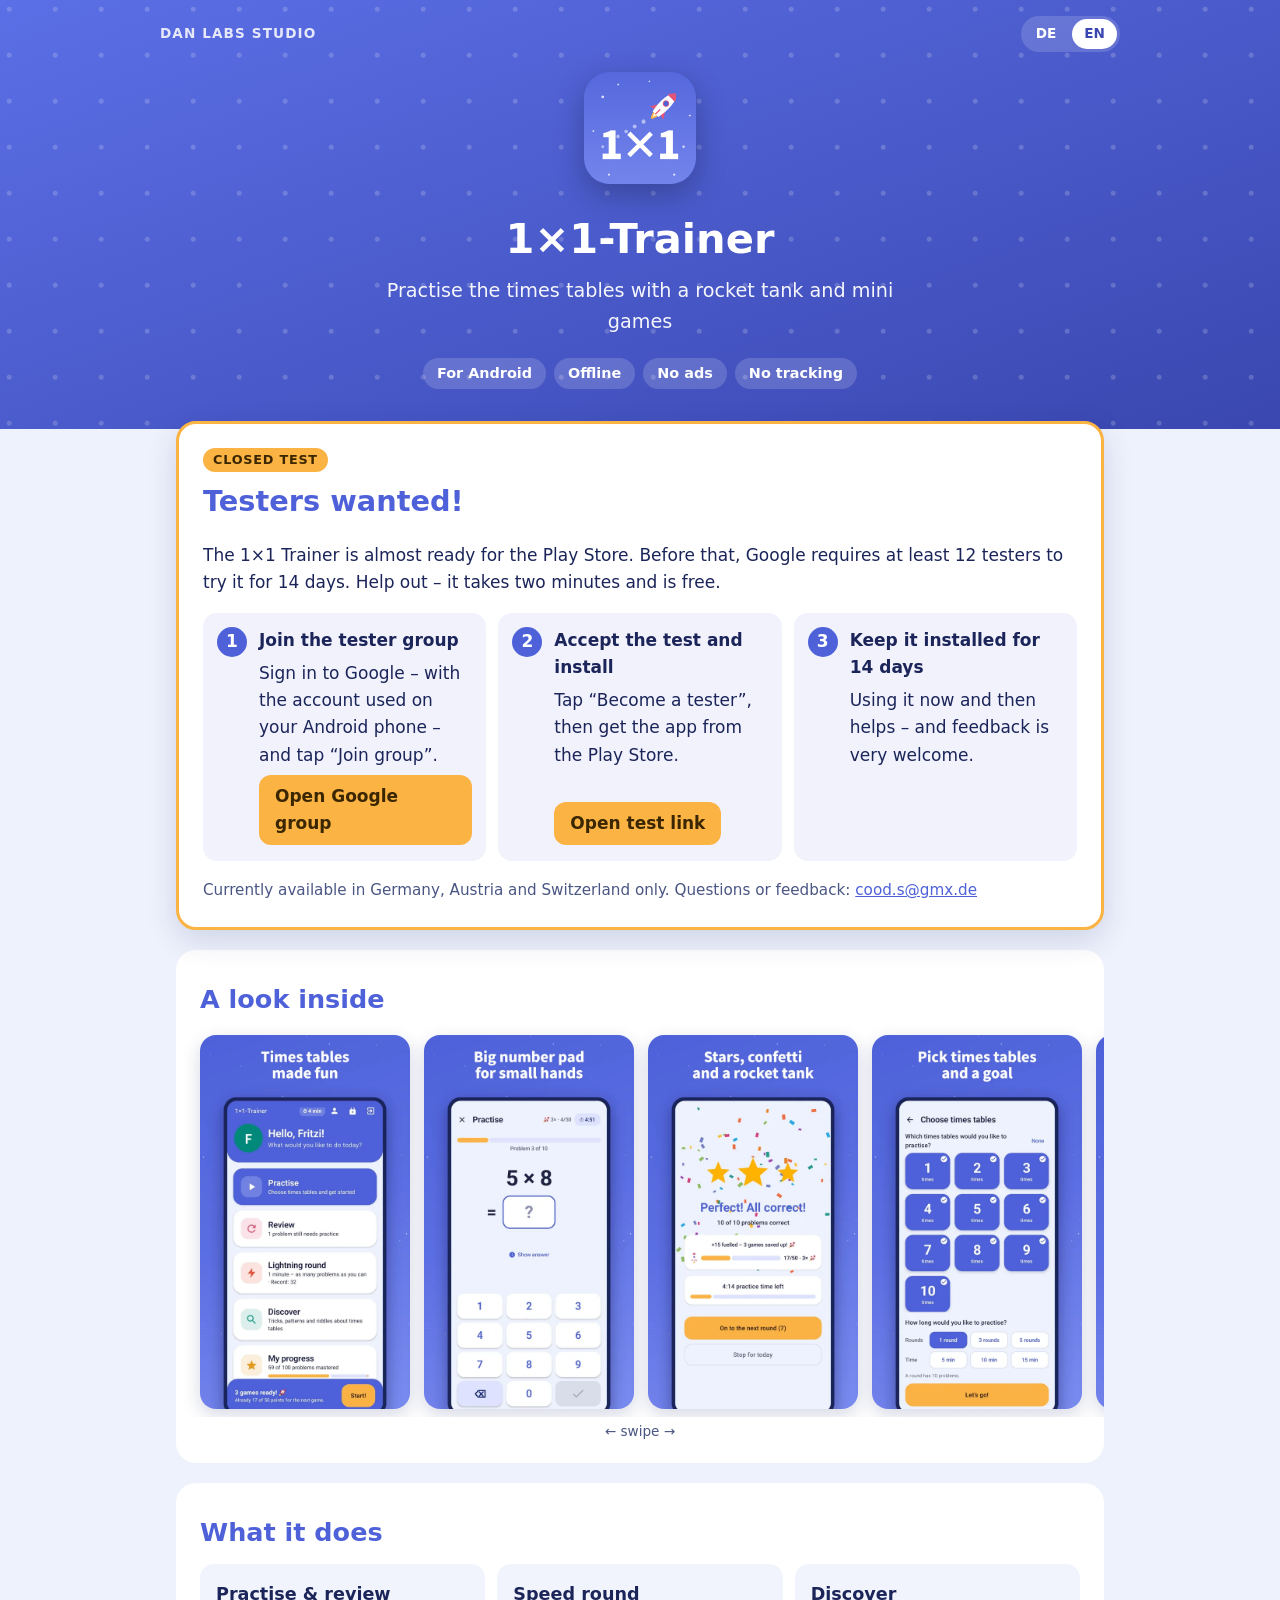
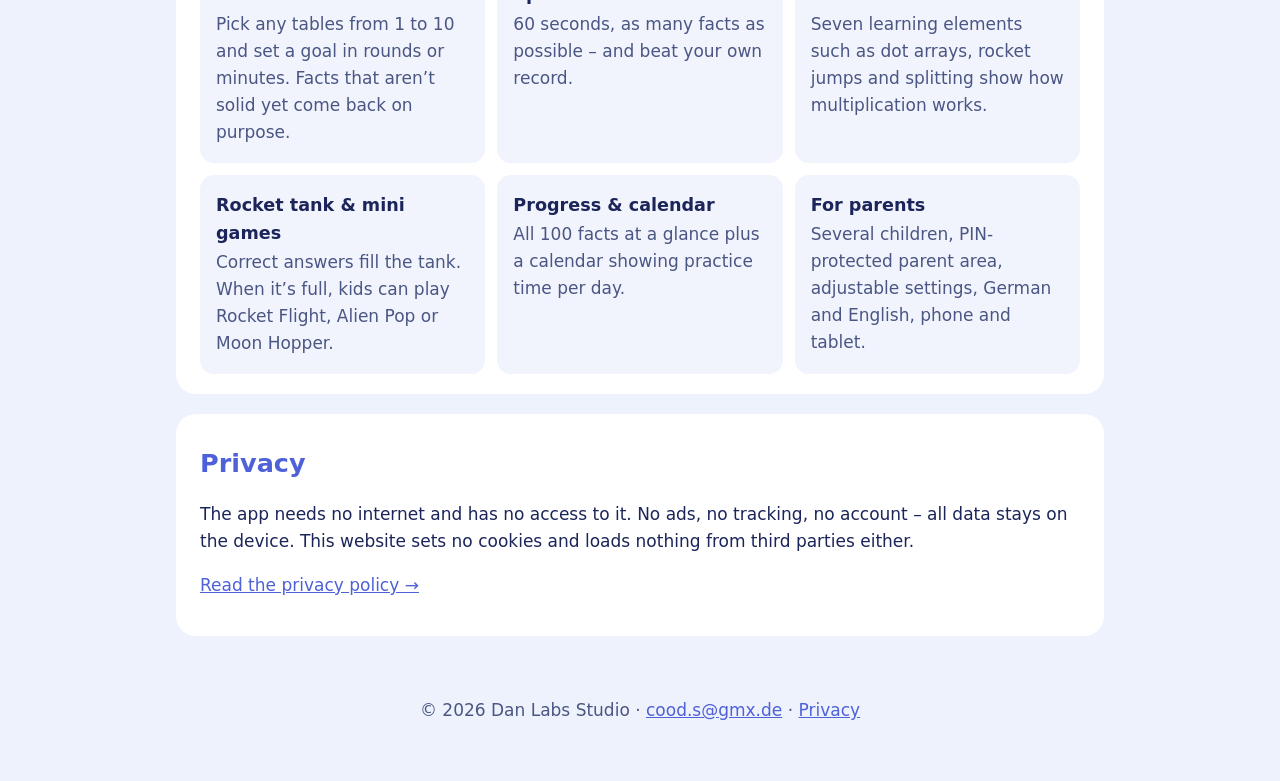
==== index.html @ 20fca26f "Startseite: Schritt 1 nennt Anmeldung und „Gruppe beitreten“ Co-Authored-By: Claude Opus 5.5 <norepl" ====
<!doctype html>
<html lang="de">
<head>
<meta charset="utf-8">
<meta name="viewport" content="width=device-width, initial-scale=1">
<title>1×1-Trainer – Einmaleins üben | Dan Labs Studio</title>
<meta name="description" content="1×1-Trainer: Grundschulkinder üben das kleine Einmaleins mit Raketentank und Minispielen – offline, ohne Werbung, ohne Tracking. Für Android. Tester gesucht!">
<meta property="og:title" content="1×1-Trainer – Einmaleins üben">
<meta property="og:description" content="Einmaleins üben mit Raketentank und Minispielen – offline und ohne Werbung. Für Android.">
<meta property="og:image" content="https://xxx8383.github.io/dan-labs-studio/bilder/app-symbol.png">
<link rel="icon" href="favicon.png" type="image/png">
<link rel="stylesheet" href="stil.css">
<link rel="stylesheet" href="start.css">
<script>
  // Sprache: gespeicherte Wahl, sonst Browsersprache. Ohne JavaScript bleibt alles auf Deutsch.
  (function () {
    var l = null;
    try { l = localStorage.getItem('sprache'); } catch (e) {}
    if (!l) l = (navigator.language || 'de').slice(0, 2) === 'de' ? 'de' : 'en';
    if (l === 'en') { document.documentElement.classList.add('en-aktiv'); document.documentElement.lang = 'en'; }
  })();
</script>
</head>
<body>

<header class="held">
  <div class="leiste">
    <span class="marke">Dan Labs Studio</span>
    <nav class="umschalter" aria-label="Sprache / Language">
      <button type="button" data-sprache="de">DE</button>
      <button type="button" data-sprache="en">EN</button>
    </nav>
  </div>

  <img class="symbol" src="bilder/app-symbol.png" width="112" height="112" alt="">
  <h1>1×1-Trainer</h1>
  <p class="unterzeile">
    <span class="de">Einmaleins üben mit Raketentank und Minispielen</span>
    <span class="en" lang="en">Practise the times tables with a rocket tank and mini games</span>
  </p>
  <ul class="plaketten">
    <li><span class="de">Für Android</span><span class="en" lang="en">For Android</span></li>
    <li><span class="de">Offline</span><span class="en" lang="en">Offline</span></li>
    <li><span class="de">Ohne Werbung</span><span class="en" lang="en">No ads</span></li>
    <li><span class="de">Ohne Tracking</span><span class="en" lang="en">No tracking</span></li>
  </ul>
</header>

<main>

  <section class="tester" id="tester">
    <p class="etikett"><span class="de">Geschlossener Test</span><span class="en" lang="en">Closed test</span></p>
    <h2><span class="de">Tester gesucht!</span><span class="en" lang="en">Testers wanted!</span></h2>
    <p class="de">Der 1×1-Trainer ist fast fertig für den Play Store. Vorher muss er bei Google 14 Tage lang von mindestens 12 Testern ausprobiert werden. Hilf mit – es dauert nur zwei Minuten und kostet nichts.</p>
    <p class="en" lang="en">The 1×1 Trainer is almost ready for the Play Store. Before that, Google requires at least 12 testers to try it for 14 days. Help out – it takes two minutes and is free.</p>
    <ol class="schritte">
      <li>
        <strong><span class="de">Der Testergruppe beitreten</span><span class="en" lang="en">Join the tester group</span></strong>
        <span class="de">Bei Google anmelden – mit dem Konto, das auf deinem Android-Handy genutzt wird – und auf „Gruppe beitreten“ tippen.</span>
        <span class="en" lang="en">Sign in to Google – with the account used on your Android phone – and tap “Join group”.</span>
        <a class="knopf" href="https://groups.google.com/g/1x1-trainer-tester" rel="noopener"><span class="de">Zur Google-Gruppe</span><span class="en" lang="en">Open Google group</span></a>
      </li>
      <li>
        <strong><span class="de">Test annehmen und installieren</span><span class="en" lang="en">Accept the test and install</span></strong>
        <span class="de">„Tester werden“ tippen, danach die App im Play Store laden.</span>
        <span class="en" lang="en">Tap “Become a tester”, then get the app from the Play Store.</span>
        <a class="knopf" href="https://play.google.com/apps/testing/de.dabe.einmaleinstrainer" rel="noopener"><span class="de">Zum Test-Link</span><span class="en" lang="en">Open test link</span></a>
      </li>
      <li>
        <strong><span class="de">14 Tage installiert lassen</span><span class="en" lang="en">Keep it installed for 14 days</span></strong>
        <span class="de">Ab und zu üben hilft – und Rückmeldungen freuen mich sehr.</span>
        <span class="en" lang="en">Using it now and then helps – and feedback is very welcome.</span>
      </li>
    </ol>
    <p class="hinweis">
      <span class="de">Zurzeit nur in Deutschland, Österreich und der Schweiz. Fragen oder Feedback: <a href="mailto:cood.s@gmx.de">cood.s@gmx.de</a></span>
      <span class="en" lang="en">Currently available in Germany, Austria and Switzerland only. Questions or feedback: <a href="mailto:cood.s@gmx.de">cood.s@gmx.de</a></span>
    </p>
  </section>

  <section class="bilder" aria-label="Screenshots">
    <h2><span class="de">So sieht die App aus</span><span class="en" lang="en">A look inside</span></h2>
    <div class="streifen de">
      <img src="bilder/de/01-start.webp" width="540" height="960" alt="Startbildschirm: Einmaleins üben mit Spaß">
      <img src="bilder/de/02-ueben.webp" width="540" height="960" loading="lazy" alt="Üben: großer Ziffernblock für Kinderhände">
      <img src="bilder/de/03-perfekt.webp" width="540" height="960" loading="lazy" alt="Ergebnis: Sterne, Konfetti und Raketentank">
      <img src="bilder/de/04-malfolgen.webp" width="540" height="960" loading="lazy" alt="Malfolgen und Übungsziel wählen">
      <img src="bilder/de/05-entdecken.webp" width="540" height="960" loading="lazy" alt="Entdecken: verstehen statt nur auswendig lernen">
      <img src="bilder/de/06-fortschritt.webp" width="540" height="960" loading="lazy" alt="Fortschritt: alle 100 Aufgaben im Blick">
      <img src="bilder/de/07-blitzrunde.webp" width="540" height="960" loading="lazy" alt="Blitzrunde: 60 Sekunden Tempo">
      <img src="bilder/de/08-kalender.webp" width="540" height="960" loading="lazy" alt="Übungskalender für jeden Tag">
    </div>
    <div class="streifen en" lang="en">
      <img src="bilder/en/01-start.webp" width="540" height="960" loading="lazy" alt="Home screen: practise the times tables">
      <img src="bilder/en/02-ueben.webp" width="540" height="960" loading="lazy" alt="Practice: large number pad for small hands">
      <img src="bilder/en/03-perfekt.webp" width="540" height="960" loading="lazy" alt="Result: stars, confetti and rocket tank">
      <img src="bilder/en/04-malfolgen.webp" width="540" height="960" loading="lazy" alt="Choose times tables and a practice goal">
      <img src="bilder/en/05-entdecken.webp" width="540" height="960" loading="lazy" alt="Discover: understand instead of memorising">
      <img src="bilder/en/06-fortschritt.webp" width="540" height="960" loading="lazy" alt="Progress: all 100 facts at a glance">
      <img src="bilder/en/07-blitzrunde.webp" width="540" height="960" loading="lazy" alt="Speed round: 60 seconds">
      <img src="bilder/en/08-kalender.webp" width="540" height="960" loading="lazy" alt="Practice calendar for every day">
    </div>
    <p class="wischen"><span class="de">← wischen →</span><span class="en" lang="en">← swipe →</span></p>
  </section>

  <section>
    <h2><span class="de">Was die App kann</span><span class="en" lang="en">What it does</span></h2>
    <div class="raster">
      <div class="merkmal">
        <h3><span class="de">Üben &amp; Wiederholen</span><span class="en" lang="en">Practise &amp; review</span></h3>
        <p class="de">Malfolgen 1–10 frei wählen, Übungsziel nach Runden oder Minuten. Was noch nicht sitzt, kommt gezielt wieder.</p>
        <p class="en" lang="en">Pick any tables from 1 to 10 and set a goal in rounds or minutes. Facts that aren’t solid yet come back on purpose.</p>
      </div>
      <div class="merkmal">
        <h3><span class="de">Blitzrunde</span><span class="en" lang="en">Speed round</span></h3>
        <p class="de">60 Sekunden, so viele Aufgaben wie möglich – und den eigenen Rekord knacken.</p>
        <p class="en" lang="en">60 seconds, as many facts as possible – and beat your own record.</p>
      </div>
      <div class="merkmal">
        <h3><span class="de">Entdecken</span><span class="en" lang="en">Discover</span></h3>
        <p class="de">Sieben Lernelemente wie Würfelfeld, Raketensprünge und Zerlegen zeigen, wie das Einmaleins funktioniert.</p>
        <p class="en" lang="en">Seven learning elements such as dot arrays, rocket jumps and splitting show how multiplication works.</p>
      </div>
      <div class="merkmal">
        <h3><span class="de">Raketentank &amp; Minispiele</span><span class="en" lang="en">Rocket tank &amp; mini games</span></h3>
        <p class="de">Richtige Antworten füllen den Tank. Ist er voll, gibt es Raketenflug, Alien-Ploppen oder Mondhüpfer.</p>
        <p class="en" lang="en">Correct answers fill the tank. When it’s full, kids can play Rocket Flight, Alien Pop or Moon Hopper.</p>
      </div>
      <div class="merkmal">
        <h3><span class="de">Fortschritt &amp; Kalender</span><span class="en" lang="en">Progress &amp; calendar</span></h3>
        <p class="de">Alle 100 Aufgaben auf einen Blick und ein Übungskalender mit der Übungszeit pro Tag.</p>
        <p class="en" lang="en">All 100 facts at a glance plus a calendar showing practice time per day.</p>
      </div>
      <div class="merkmal">
        <h3><span class="de">Für Eltern</span><span class="en" lang="en">For parents</span></h3>
        <p class="de">Mehrere Kinder, Elternbereich mit PIN, einstellbare Strenge, Deutsch und Englisch, Handy und Tablet.</p>
        <p class="en" lang="en">Several children, PIN-protected parent area, adjustable settings, German and English, phone and tablet.</p>
      </div>
    </div>
  </section>

  <section class="schutz">
    <h2><span class="de">Datenschutz</span><span class="en" lang="en">Privacy</span></h2>
    <p class="de">Die App braucht kein Internet und hat keinen Zugriff darauf. Keine Werbung, kein Tracking, kein Konto – alle Daten bleiben auf dem Gerät. Auch diese Website setzt keine Cookies und lädt nichts von Dritten.</p>
    <p class="en" lang="en">The app needs no internet and has no access to it. No ads, no tracking, no account – all data stays on the device. This website sets no cookies and loads nothing from third parties either.</p>
    <p><a href="einmaleins/"><span class="de">Datenschutzerklärung lesen →</span><span class="en" lang="en">Read the privacy policy →</span></a></p>
  </section>

</main>

<footer>
  <p>© 2026 Dan Labs Studio · <a href="mailto:cood.s@gmx.de">cood.s@gmx.de</a> · <a href="einmaleins/"><span class="de">Datenschutz</span><span class="en" lang="en">Privacy</span></a></p>
</footer>

<script>
  (function () {
    var html = document.documentElement;
    function setze(l) {
      html.classList.toggle('en-aktiv', l === 'en');
      html.lang = l;
      try { localStorage.setItem('sprache', l); } catch (e) {}
      markiere();
    }
    function markiere() {
      var aktiv = html.classList.contains('en-aktiv') ? 'en' : 'de';
      document.querySelectorAll('[data-sprache]').forEach(function (b) {
        b.setAttribute('aria-pressed', b.dataset.sprache === aktiv ? 'true' : 'false');
      });
    }
    document.querySelectorAll('[data-sprache]').forEach(function (b) {
      b.addEventListener('click', function () { setze(b.dataset.sprache); });
    });
    markiere();
  })();
</script>
</body>
</html>
---- stil.css ----
:root {
  --hintergrund: #EEF2FC;
  --karte: #FFFFFF;
  --text: #1B2559;
  --leise: #4A5683;
  --primaer: #4E61D9;
  --akzent: #FBB344;
  color-scheme: light dark;
}
@media (prefers-color-scheme: dark) {
  :root {
    --hintergrund: #10142B;
    --karte: #1B2140;
    --text: #E6E9FA;
    --leise: #A9B1D6;
    --primaer: #A8B4FF;
  }
}
* { box-sizing: border-box; }
body {
  margin: 0;
  background: var(--hintergrund);
  color: var(--text);
  font: 17px/1.6 system-ui, -apple-system, "Segoe UI", Roboto, sans-serif;
}
header {
  background: linear-gradient(135deg, #4E61D9, #3A47B0);
  color: #fff;
  padding: 40px 16px 32px;
  text-align: center;
}
header h1 { margin: 4px 0 8px; font-size: 2.2rem; }
.marke { margin: 0; opacity: .85; letter-spacing: .08em; text-transform: uppercase; font-size: .85rem; }
.sprachen a { color: #fff; font-weight: 600; }
main { max-width: 760px; margin: 0 auto; padding: 16px; }
section {
  background: var(--karte);
  border-radius: 20px;
  padding: 8px 24px 20px;
  margin: 20px 0;
}
h2 { color: var(--primaer); margin-bottom: 0; }
h3 { margin: 28px 0 4px; font-size: 1.1rem; }
.stand { color: var(--leise); margin-top: 4px; }
.kurz {
  border-left: 5px solid var(--akzent);
  background: color-mix(in srgb, var(--akzent) 14%, transparent);
  padding: 12px 16px;
  border-radius: 10px;
}
a { color: var(--primaer); }
ul { padding-left: 1.3em; }
footer { text-align: center; padding: 8px 16px 40px; color: var(--leise); }
.app { display: block; text-decoration: none; color: inherit; }
.app strong { color: var(--primaer); font-size: 1.2rem; }
@media (max-width: 480px) {
  section { padding: 4px 16px 16px; }
  header h1 { font-size: 1.8rem; }
}
---- start.css ----
/* Startseite – ergänzt stil.css (die Datenschutzseite nutzt nur stil.css). */

/* Sprachumschaltung */
html:not(.en-aktiv) .en { display: none !important; }
html.en-aktiv .de { display: none !important; }

/* Kopfbereich */
.held {
  padding: 16px 16px 40px;
  background:
    radial-gradient(circle at 20% 20%, rgba(255,255,255,.18) 0 2px, transparent 3px) 0 0 / 46px 46px,
    linear-gradient(160deg, #5B6FE6, #3A47B0);
}
.leiste {
  max-width: 960px; margin: 0 auto 20px;
  display: flex; justify-content: space-between; align-items: center;
}
.leiste .marke { font-weight: 600; }
.umschalter { display: flex; gap: 4px; background: rgba(255,255,255,.15); border-radius: 999px; padding: 3px; }
.umschalter button {
  border: 0; background: transparent; color: #fff; font: inherit; font-size: .85rem; font-weight: 700;
  padding: 4px 12px; border-radius: 999px; cursor: pointer;
}
.umschalter button[aria-pressed="true"] { background: #fff; color: #3A47B0; }
.symbol {
  width: 112px; height: 112px; border-radius: 26px;
  box-shadow: 0 10px 30px rgba(0,0,0,.25);
}
.held h1 { font-size: 2.6rem; margin: 14px 0 4px; }
.unterzeile { font-size: 1.2rem; margin: 0 auto; max-width: 30em; opacity: .95; }
.plaketten { list-style: none; padding: 0; margin: 20px 0 0; display: flex; flex-wrap: wrap; justify-content: center; gap: 8px; }
.plaketten li { background: rgba(255,255,255,.16); border-radius: 999px; padding: 4px 14px; font-size: .9rem; font-weight: 600; }

main { max-width: 960px; }

/* Tester gesucht */
.tester {
  margin-top: -24px; position: relative;
  border: 3px solid var(--akzent);
  box-shadow: 0 10px 30px rgba(30,40,110,.15);
}
.etikett {
  display: inline-block; margin: 16px 0 0;
  background: var(--akzent); color: #3a2600; font-weight: 700; font-size: .8rem;
  letter-spacing: .06em; text-transform: uppercase; padding: 2px 10px; border-radius: 999px;
}
.tester h2 { font-size: 1.8rem; margin-top: 6px; }
.schritte { list-style: none; counter-reset: s; padding: 0; display: grid; gap: 12px; grid-template-columns: repeat(auto-fit, minmax(240px, 1fr)); }
.schritte li {
  counter-increment: s; position: relative;
  background: color-mix(in srgb, var(--primaer) 8%, transparent);
  border-radius: 14px; padding: 14px 14px 16px 56px;
  display: flex; flex-direction: column; gap: 6px; align-items: flex-start;
}
.schritte li::before {
  content: counter(s); position: absolute; left: 14px; top: 14px;
  width: 30px; height: 30px; border-radius: 50%;
  background: var(--primaer); color: var(--karte); font-weight: 700;
  display: grid; place-items: center;
}
.knopf {
  margin-top: auto; display: inline-block;
  background: var(--akzent); color: #3a2600; font-weight: 700; text-decoration: none;
  padding: 8px 16px; border-radius: 12px;
}
.knopf:hover { filter: brightness(1.05); }
.hinweis { color: var(--leise); font-size: .95rem; margin-bottom: 4px; }

/* Screenshots */
.bilder { padding-right: 0; padding-left: 0; overflow: hidden; }
.bilder h2 { padding: 0 24px; }
.streifen {
  display: flex; gap: 14px; overflow-x: auto; scroll-snap-type: x mandatory;
  padding: 16px 24px 8px; scrollbar-width: thin;
}
.streifen img {
  flex: 0 0 auto; width: 210px; height: auto; border-radius: 16px;
  scroll-snap-align: center; box-shadow: 0 6px 18px rgba(30,40,110,.18);
}
.wischen { text-align: center; color: var(--leise); font-size: .85rem; margin: 4px 0 0; }

/* Funktionen */
.raster { display: grid; gap: 12px; grid-template-columns: repeat(auto-fit, minmax(250px, 1fr)); margin-top: 12px; }
.merkmal { background: color-mix(in srgb, var(--primaer) 7%, transparent); border-radius: 14px; padding: 4px 16px 8px; }
.merkmal h3 { margin: 12px 0 2px; }
.merkmal p { margin: 0 0 8px; color: var(--leise); }

footer .klein { font-size: .8rem; }

@media (max-width: 480px) {
  .held h1 { font-size: 2.1rem; }
  .streifen { padding: 12px 16px 8px; }
  .streifen img { width: 62vw; }
  .bilder h2 { padding: 0 16px; }
  .schritte li { padding-left: 52px; }
}
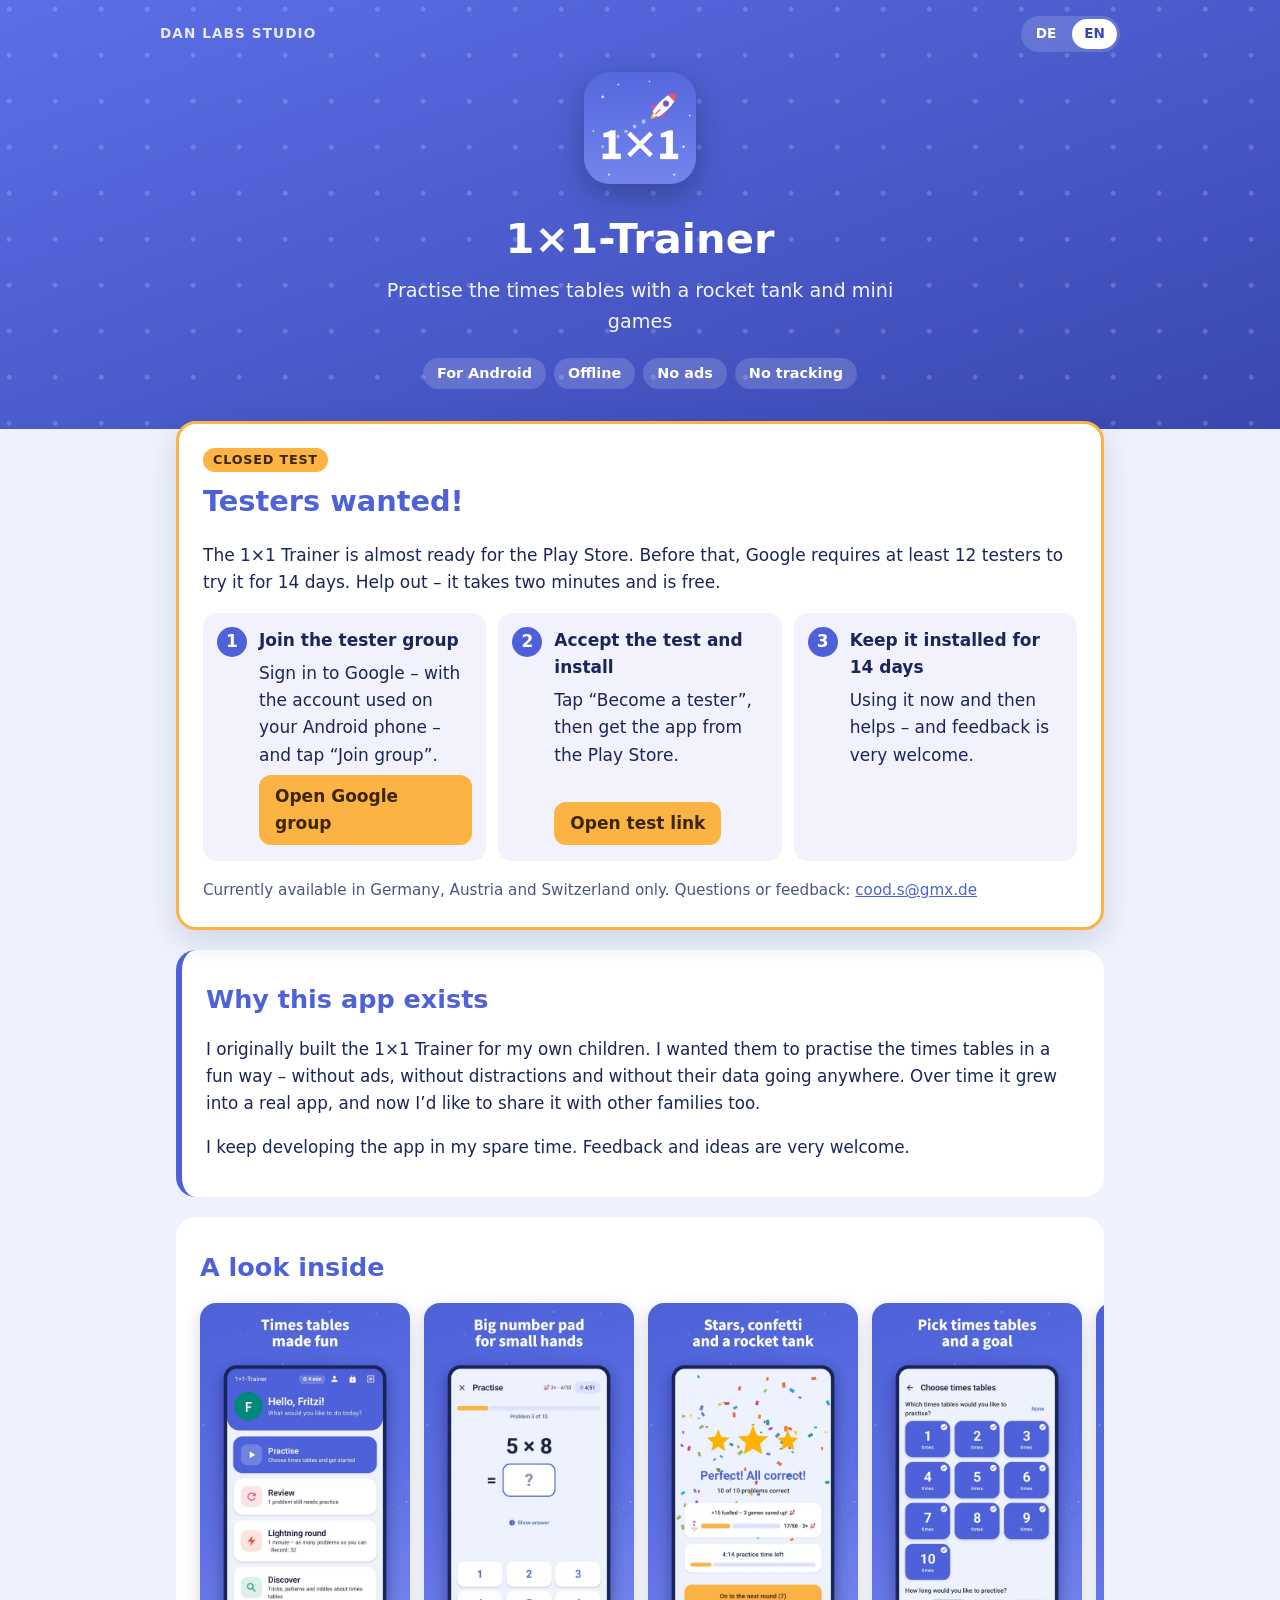
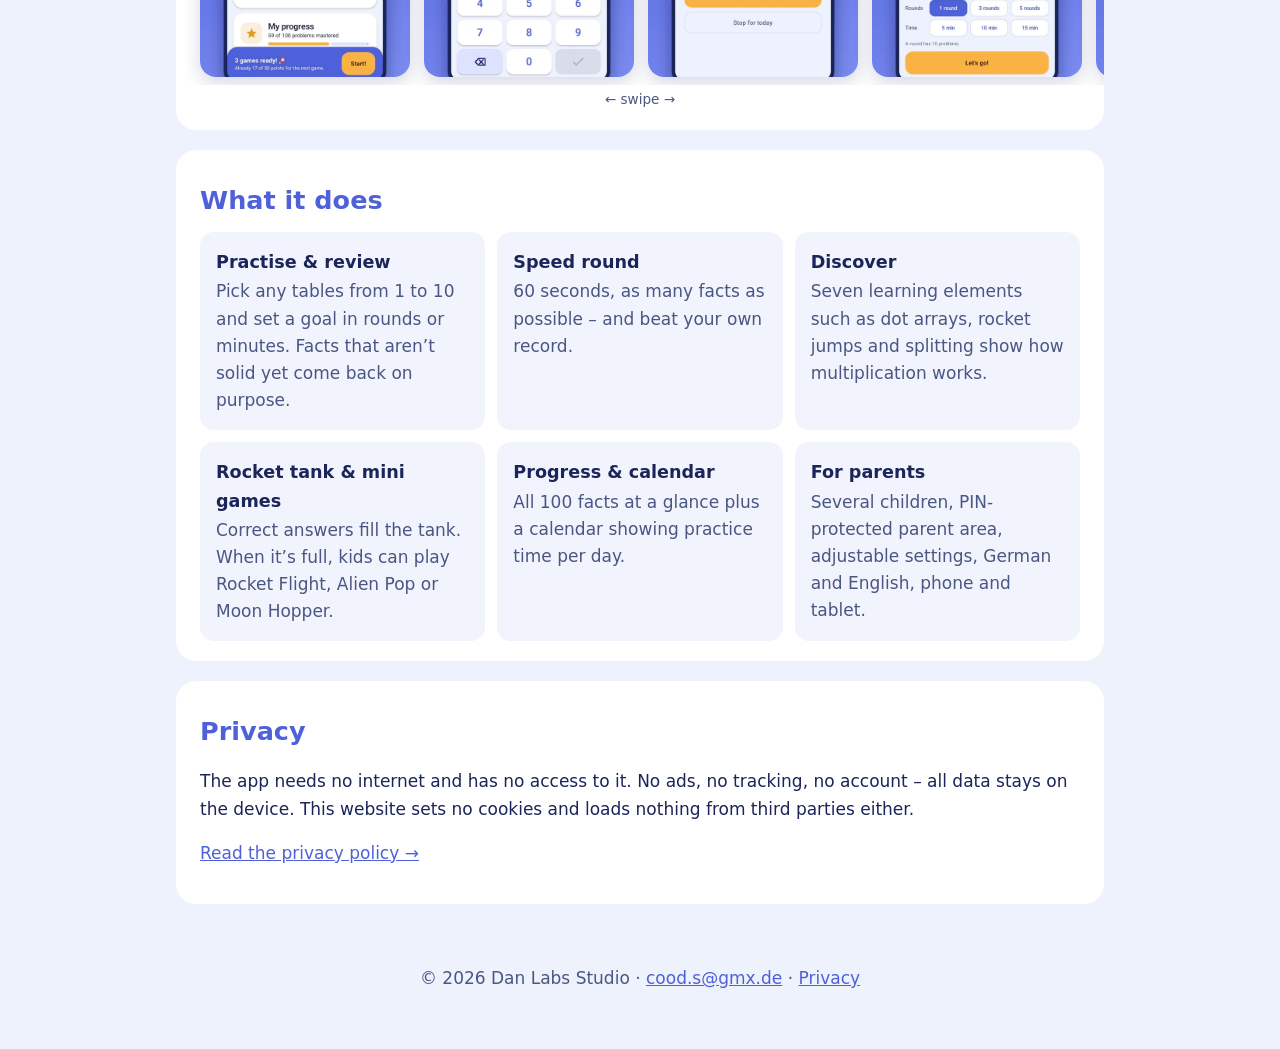
==== commit 7df9f8c1: "Startseite: persönlicher Abschnitt „Warum es diese App gibt“ Co-Authored-By: Claude Opus 5.5 <norepl" ====
--- a/index.html
+++ b/index.html
@@ -76,6 +76,14 @@
       <span class="de">Zurzeit nur in Deutschland, Österreich und der Schweiz. Fragen oder Feedback: <a href="mailto:cood.s@gmx.de">cood.s@gmx.de</a></span>
       <span class="en" lang="en">Currently available in Germany, Austria and Switzerland only. Questions or feedback: <a href="mailto:cood.s@gmx.de">cood.s@gmx.de</a></span>
     </p>
+  </section>
+
+  <section class="persoenlich">
+    <h2><span class="de">Warum es diese App gibt</span><span class="en" lang="en">Why this app exists</span></h2>
+    <p class="de">Ich habe den 1×1-Trainer ursprünglich für meine eigenen Kinder entwickelt. Sie sollten das Einmaleins mit Spaß üben können – ohne Werbung, ohne Ablenkung und ohne dass Daten irgendwohin wandern. Mit der Zeit ist daraus eine richtige App geworden, und jetzt möchte ich sie auch anderen Familien zur Verfügung stellen.</p>
+    <p class="en" lang="en">I originally built the 1×1 Trainer for my own children. I wanted them to practise the times tables in a fun way – without ads, without distractions and without their data going anywhere. Over time it grew into a real app, and now I’d like to share it with other families too.</p>
+    <p class="de">Ich entwickle die App in meiner Freizeit weiter. Über Rückmeldungen und Ideen freue ich mich sehr.</p>
+    <p class="en" lang="en">I keep developing the app in my spare time. Feedback and ideas are very welcome.</p>
   </section>
 
   <section class="bilder" aria-label="Screenshots">
--- a/start.css
+++ b/start.css
@@ -66,6 +66,9 @@
 .knopf:hover { filter: brightness(1.05); }
 .hinweis { color: var(--leise); font-size: .95rem; margin-bottom: 4px; }
 
+.persoenlich { border-left: 6px solid var(--primaer); }
+.persoenlich p { font-size: 1.05rem; }
+
 /* Screenshots */
 .bilder { padding-right: 0; padding-left: 0; overflow: hidden; }
 .bilder h2 { padding: 0 24px; }
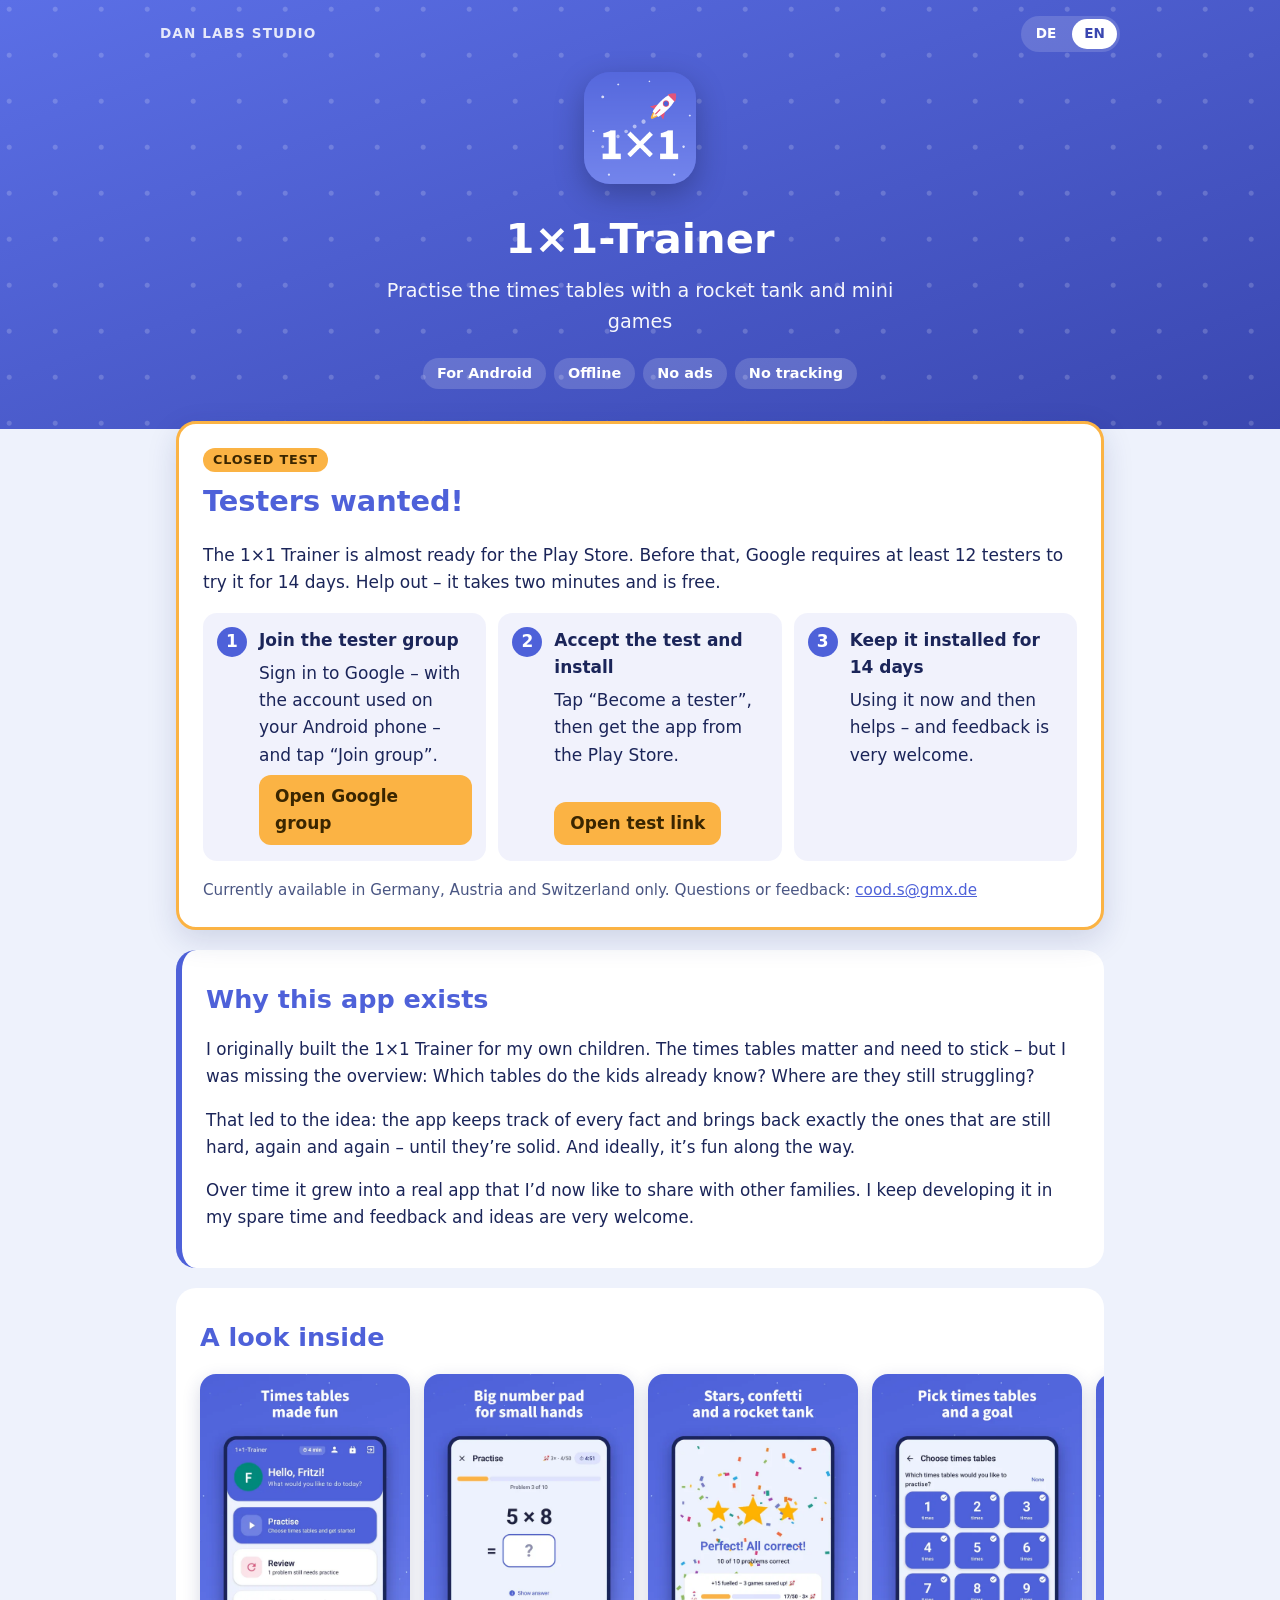
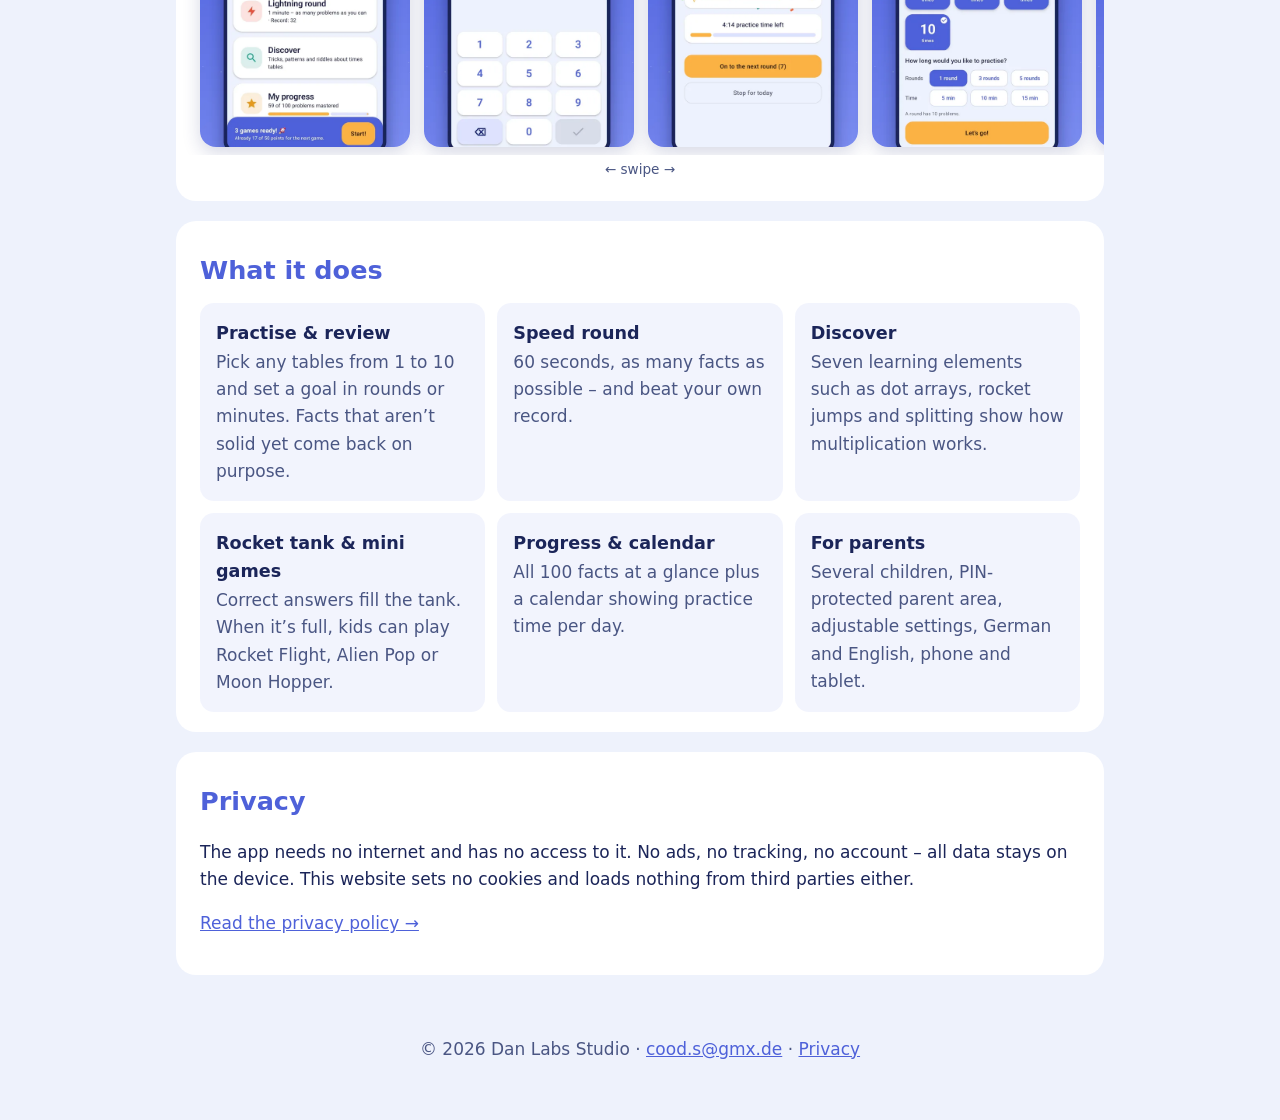
==== commit b7bc2202: "Startseite: Motivation im persönlichen Abschnitt ergänzt Co-Authored-By: Claude Opus 5.5 <noreply@an" ====
--- a/index.html
+++ b/index.html
@@ -80,10 +80,12 @@
 
   <section class="persoenlich">
     <h2><span class="de">Warum es diese App gibt</span><span class="en" lang="en">Why this app exists</span></h2>
-    <p class="de">Ich habe den 1×1-Trainer ursprünglich für meine eigenen Kinder entwickelt. Sie sollten das Einmaleins mit Spaß üben können – ohne Werbung, ohne Ablenkung und ohne dass Daten irgendwohin wandern. Mit der Zeit ist daraus eine richtige App geworden, und jetzt möchte ich sie auch anderen Familien zur Verfügung stellen.</p>
-    <p class="en" lang="en">I originally built the 1×1 Trainer for my own children. I wanted them to practise the times tables in a fun way – without ads, without distractions and without their data going anywhere. Over time it grew into a real app, and now I’d like to share it with other families too.</p>
-    <p class="de">Ich entwickle die App in meiner Freizeit weiter. Über Rückmeldungen und Ideen freue ich mich sehr.</p>
-    <p class="en" lang="en">I keep developing the app in my spare time. Feedback and ideas are very welcome.</p>
+    <p class="de">Ich habe den 1×1-Trainer ursprünglich für meine eigenen Kinder entwickelt. Das Einmaleins ist wichtig und muss richtig sitzen – aber mir fehlte der Überblick: Welche Malfolgen können die Kinder schon? Wo haben sie noch Schwierigkeiten?</p>
+    <p class="en" lang="en">I originally built the 1×1 Trainer for my own children. The times tables matter and need to stick – but I was missing the overview: Which tables do the kids already know? Where are they still struggling?</p>
+    <p class="de">Daraus entstand die Idee: Die App merkt sich jede Aufgabe und legt genau die, die noch schwerfallen, immer wieder vor – so lange, bis sie sicher sitzen. Und das im besten Fall mit Spaß.</p>
+    <p class="en" lang="en">That led to the idea: the app keeps track of every fact and brings back exactly the ones that are still hard, again and again – until they’re solid. And ideally, it’s fun along the way.</p>
+    <p class="de">Mit der Zeit ist daraus eine richtige App geworden, die ich jetzt auch anderen Familien zur Verfügung stellen möchte. Ich entwickle sie in meiner Freizeit weiter und freue mich sehr über Rückmeldungen und Ideen.</p>
+    <p class="en" lang="en">Over time it grew into a real app that I’d now like to share with other families. I keep developing it in my spare time and feedback and ideas are very welcome.</p>
   </section>
 
   <section class="bilder" aria-label="Screenshots">
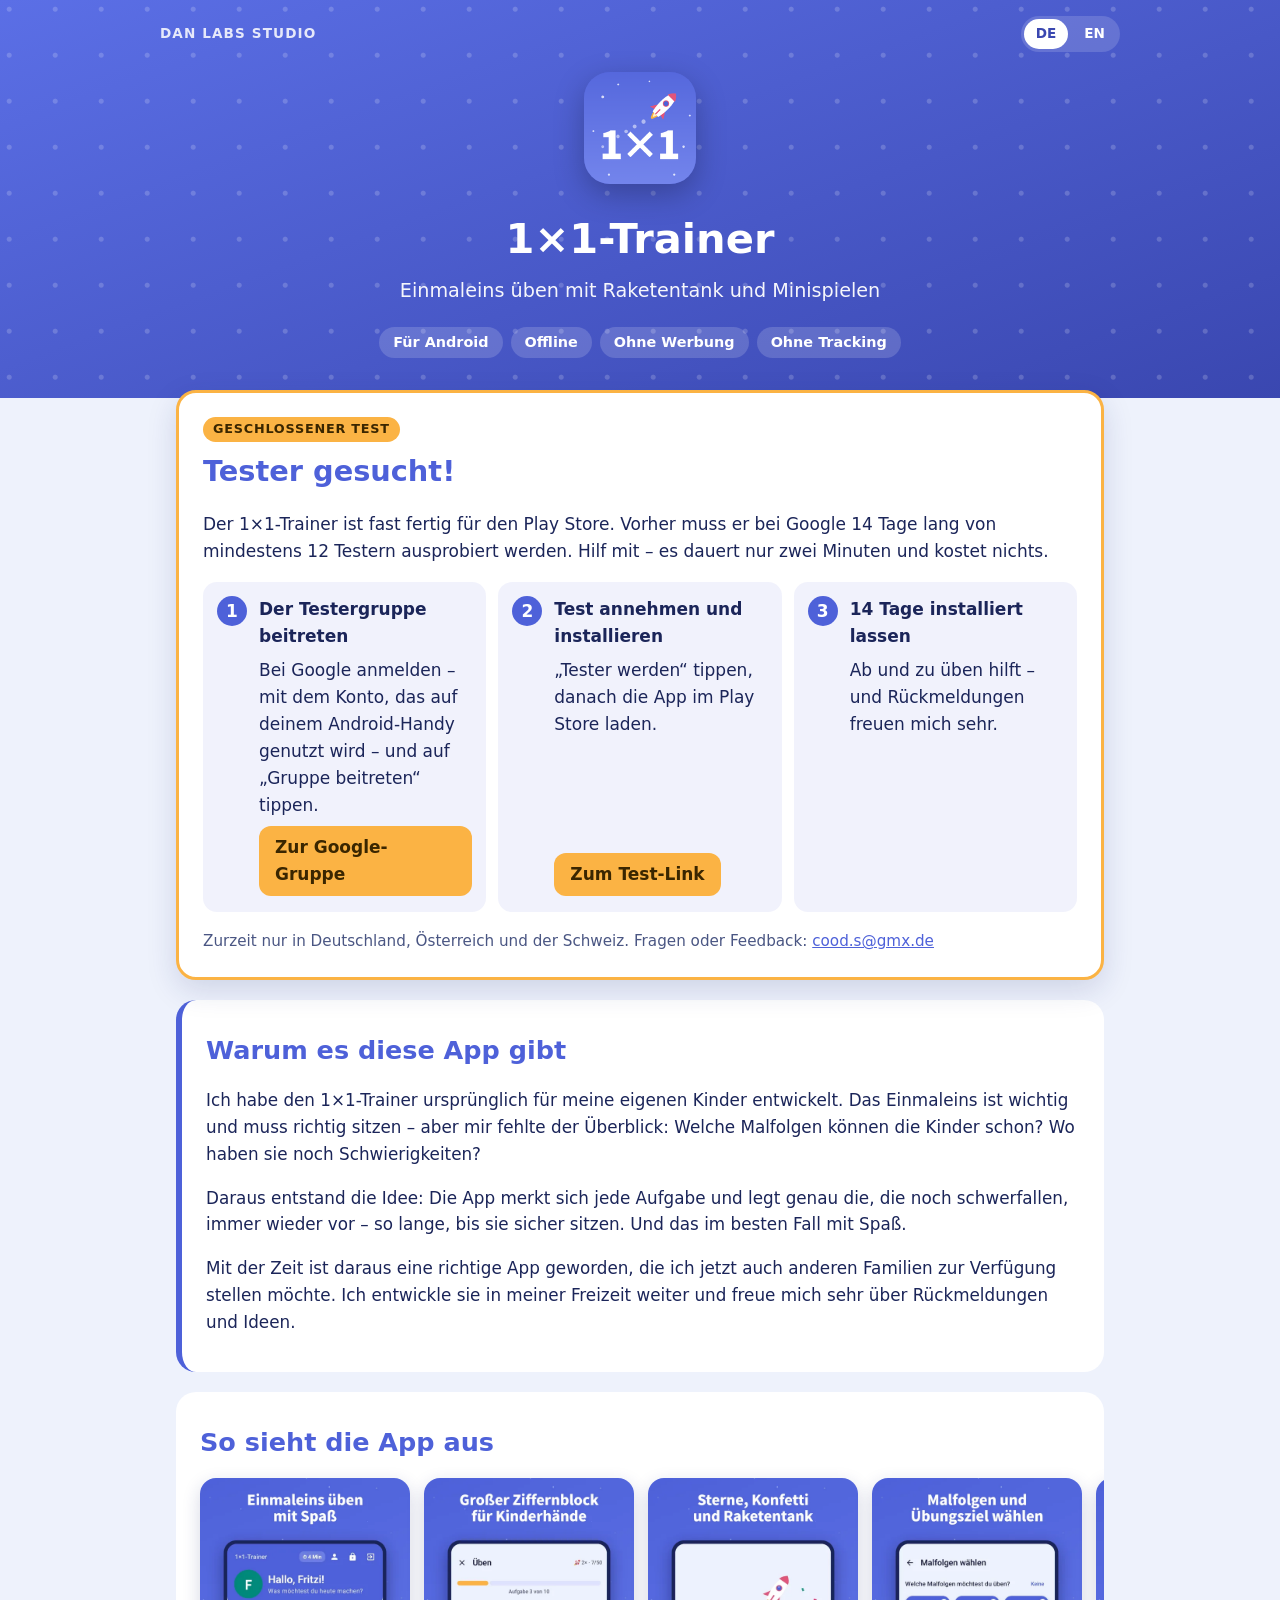
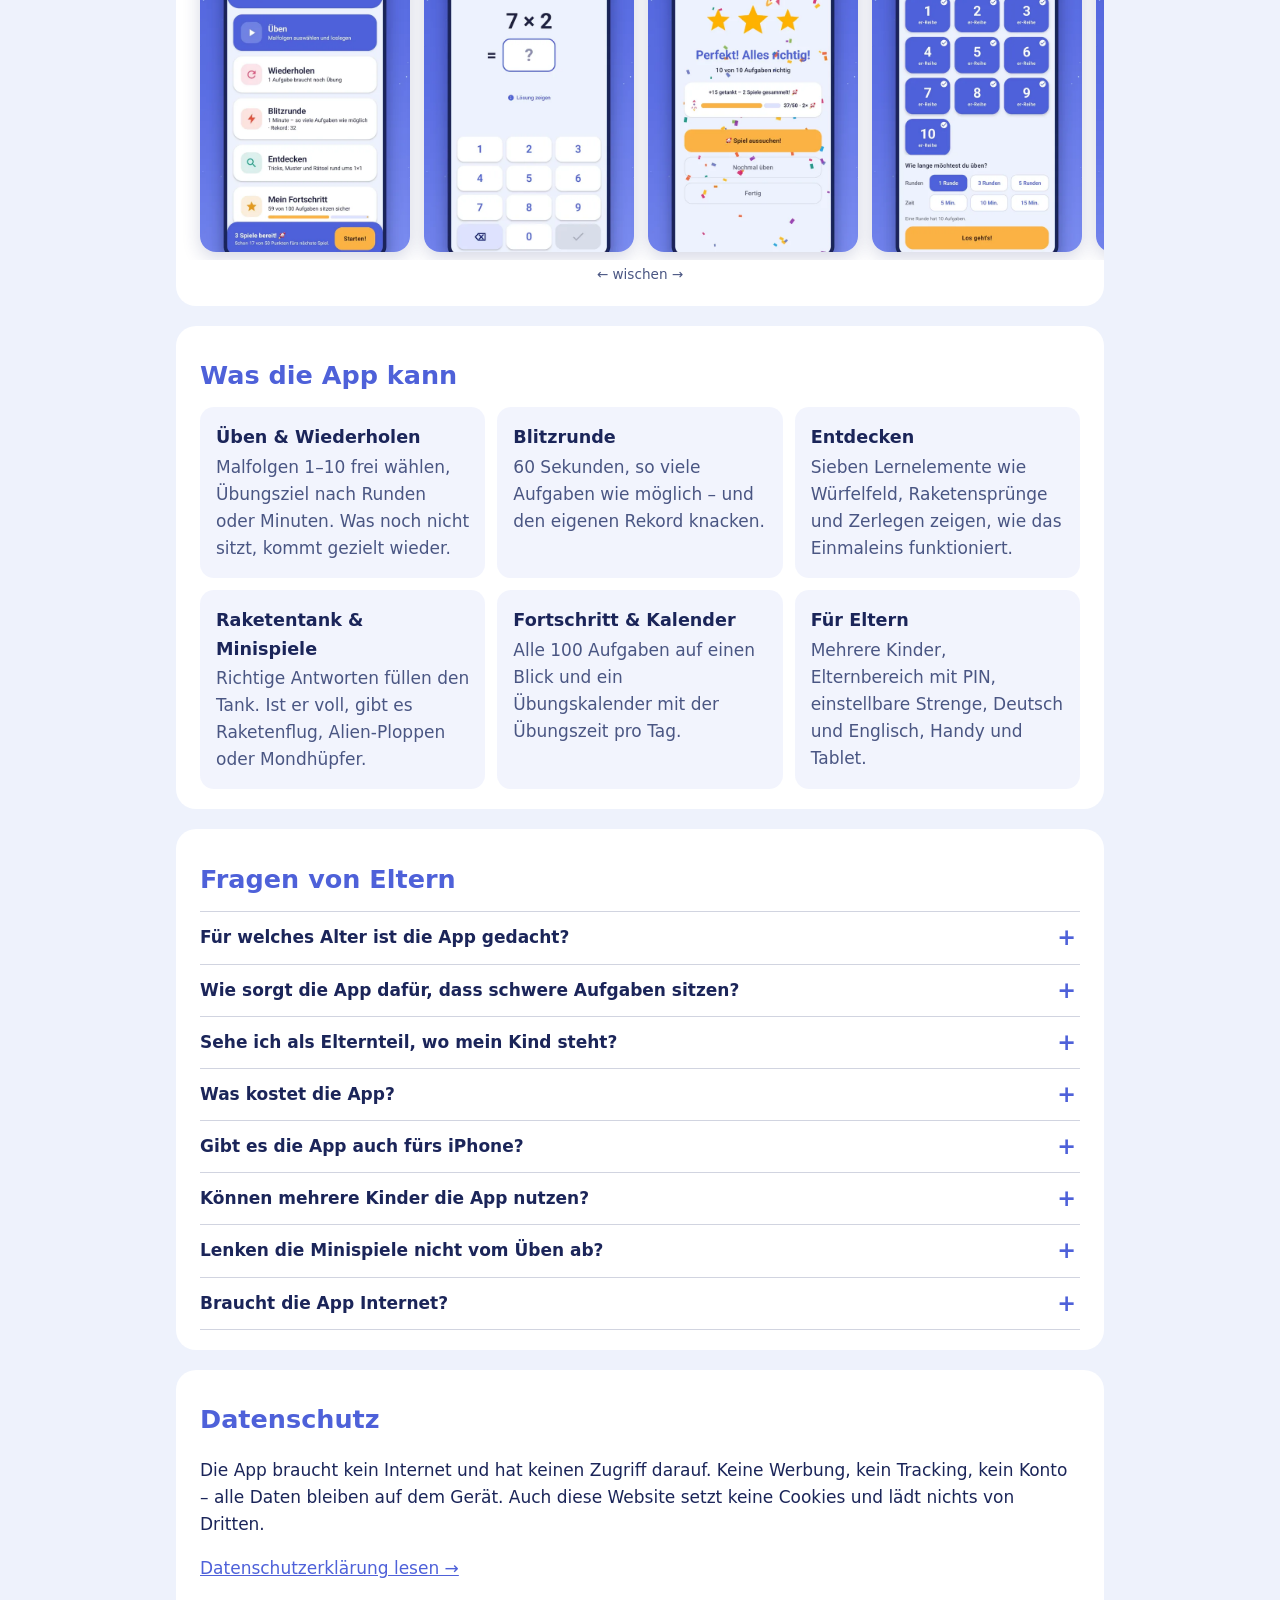
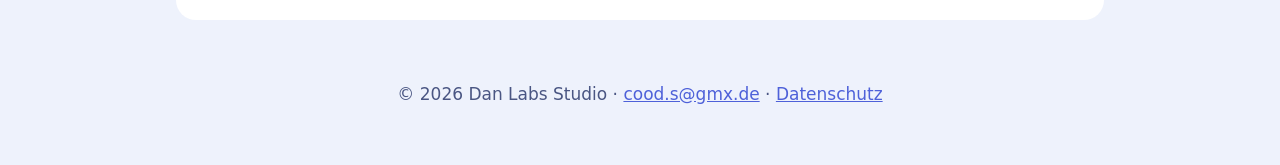
==== commit d96dc864: "Startseite für Suchmaschinen: eigene englische Seite, Fragen von Eltern, strukturierte Daten, Sitema" ====
--- a/index.html
+++ b/index.html
@@ -3,185 +3,210 @@
 <head>
 <meta charset="utf-8">
 <meta name="viewport" content="width=device-width, initial-scale=1">
-<title>1×1-Trainer – Einmaleins üben | Dan Labs Studio</title>
-<meta name="description" content="1×1-Trainer: Grundschulkinder üben das kleine Einmaleins mit Raketentank und Minispielen – offline, ohne Werbung, ohne Tracking. Für Android. Tester gesucht!">
-<meta property="og:title" content="1×1-Trainer – Einmaleins üben">
-<meta property="og:description" content="Einmaleins üben mit Raketentank und Minispielen – offline und ohne Werbung. Für Android.">
+<title>1×1-Trainer – Einmaleins üben mit Spaß | App für Android</title>
+<meta name="description" content="1×1-Trainer: Grundschulkinder üben das kleine Einmaleins. Die App merkt sich schwere Aufgaben und wiederholt sie, bis sie sitzen – mit Raketentank und Minispielen, offline und ohne Werbung. Für Android.">
+<link rel="canonical" href="https://xxx8383.github.io/dan-labs-studio/">
+<link rel="alternate" hreflang="de" href="https://xxx8383.github.io/dan-labs-studio/">
+<link rel="alternate" hreflang="en" href="https://xxx8383.github.io/dan-labs-studio/en/">
+<link rel="alternate" hreflang="x-default" href="https://xxx8383.github.io/dan-labs-studio/">
+<meta property="og:type" content="website">
+<meta property="og:url" content="https://xxx8383.github.io/dan-labs-studio/">
+<meta property="og:title" content="1×1-Trainer – Einmaleins üben mit Spaß">
+<meta property="og:description" content="Einmaleins üben mit Raketentank und Minispielen – schwere Aufgaben kommen wieder, bis sie sitzen. Offline, ohne Werbung. Für Android.">
 <meta property="og:image" content="https://xxx8383.github.io/dan-labs-studio/bilder/app-symbol.png">
+<meta property="og:locale" content="de_DE">
 <link rel="icon" href="favicon.png" type="image/png">
 <link rel="stylesheet" href="stil.css">
 <link rel="stylesheet" href="start.css">
-<script>
-  // Sprache: gespeicherte Wahl, sonst Browsersprache. Ohne JavaScript bleibt alles auf Deutsch.
-  (function () {
-    var l = null;
-    try { l = localStorage.getItem('sprache'); } catch (e) {}
-    if (!l) l = (navigator.language || 'de').slice(0, 2) === 'de' ? 'de' : 'en';
-    if (l === 'en') { document.documentElement.classList.add('en-aktiv'); document.documentElement.lang = 'en'; }
-  })();
+<script type="application/ld+json">
+{
+  "@context": "https://schema.org",
+  "@type": "MobileApplication",
+  "name": "1×1-Trainer",
+  "alternateName": "1x1 Trainer",
+  "operatingSystem": "Android 7.0+",
+  "applicationCategory": "EducationalApplication",
+  "inLanguage": [
+    "de",
+    "en"
+  ],
+  "description": "Lern-App für das kleine Einmaleins: wiederholt schwere Aufgaben, bis sie sitzen, mit Lernelementen, Blitzrunde, Übungskalender und Minispielen. Offline, ohne Werbung, ohne Tracking.",
+  "image": "https://xxx8383.github.io/dan-labs-studio/bilder/app-symbol.png",
+  "url": "https://xxx8383.github.io/dan-labs-studio/",
+  "isAccessibleForFree": true,
+  "audience": {
+    "@type": "EducationalAudience",
+    "educationalRole": "student"
+  },
+  "author": {
+    "@type": "Organization",
+    "name": "Dan Labs Studio",
+    "email": "cood.s@gmx.de"
+  }
+}
 </script>
 </head>
 <body>
-
 <header class="held">
-  <div class="leiste">
-    <span class="marke">Dan Labs Studio</span>
-    <nav class="umschalter" aria-label="Sprache / Language">
-      <button type="button" data-sprache="de">DE</button>
-      <button type="button" data-sprache="en">EN</button>
-    </nav>
-  </div>
-
-  <img class="symbol" src="bilder/app-symbol.png" width="112" height="112" alt="">
-  <h1>1×1-Trainer</h1>
-  <p class="unterzeile">
-    <span class="de">Einmaleins üben mit Raketentank und Minispielen</span>
-    <span class="en" lang="en">Practise the times tables with a rocket tank and mini games</span>
-  </p>
-  <ul class="plaketten">
-    <li><span class="de">Für Android</span><span class="en" lang="en">For Android</span></li>
-    <li><span class="de">Offline</span><span class="en" lang="en">Offline</span></li>
-    <li><span class="de">Ohne Werbung</span><span class="en" lang="en">No ads</span></li>
-    <li><span class="de">Ohne Tracking</span><span class="en" lang="en">No tracking</span></li>
-  </ul>
+<div class="leiste">
+<span class="marke">Dan Labs Studio</span>
+<nav aria-label="Sprache" class="umschalter"><a aria-current="page" href="./" hreflang="de" lang="de">DE</a><a href="en/" hreflang="en" lang="en">EN</a></nav>
+</div>
+<img alt="" class="symbol" height="112" src="bilder/app-symbol.png" width="112"/>
+<h1>1×1-Trainer</h1>
+<p class="unterzeile">
+Einmaleins üben mit Raketentank und Minispielen
+
+</p>
+<ul class="plaketten">
+<li>Für Android</li>
+<li>Offline</li>
+<li>Ohne Werbung</li>
+<li>Ohne Tracking</li>
+</ul>
 </header>
-
 <main>
-
-  <section class="tester" id="tester">
-    <p class="etikett"><span class="de">Geschlossener Test</span><span class="en" lang="en">Closed test</span></p>
-    <h2><span class="de">Tester gesucht!</span><span class="en" lang="en">Testers wanted!</span></h2>
-    <p class="de">Der 1×1-Trainer ist fast fertig für den Play Store. Vorher muss er bei Google 14 Tage lang von mindestens 12 Testern ausprobiert werden. Hilf mit – es dauert nur zwei Minuten und kostet nichts.</p>
-    <p class="en" lang="en">The 1×1 Trainer is almost ready for the Play Store. Before that, Google requires at least 12 testers to try it for 14 days. Help out – it takes two minutes and is free.</p>
-    <ol class="schritte">
-      <li>
-        <strong><span class="de">Der Testergruppe beitreten</span><span class="en" lang="en">Join the tester group</span></strong>
-        <span class="de">Bei Google anmelden – mit dem Konto, das auf deinem Android-Handy genutzt wird – und auf „Gruppe beitreten“ tippen.</span>
-        <span class="en" lang="en">Sign in to Google – with the account used on your Android phone – and tap “Join group”.</span>
-        <a class="knopf" href="https://groups.google.com/g/1x1-trainer-tester" rel="noopener"><span class="de">Zur Google-Gruppe</span><span class="en" lang="en">Open Google group</span></a>
-      </li>
-      <li>
-        <strong><span class="de">Test annehmen und installieren</span><span class="en" lang="en">Accept the test and install</span></strong>
-        <span class="de">„Tester werden“ tippen, danach die App im Play Store laden.</span>
-        <span class="en" lang="en">Tap “Become a tester”, then get the app from the Play Store.</span>
-        <a class="knopf" href="https://play.google.com/apps/testing/de.dabe.einmaleinstrainer" rel="noopener"><span class="de">Zum Test-Link</span><span class="en" lang="en">Open test link</span></a>
-      </li>
-      <li>
-        <strong><span class="de">14 Tage installiert lassen</span><span class="en" lang="en">Keep it installed for 14 days</span></strong>
-        <span class="de">Ab und zu üben hilft – und Rückmeldungen freuen mich sehr.</span>
-        <span class="en" lang="en">Using it now and then helps – and feedback is very welcome.</span>
-      </li>
-    </ol>
-    <p class="hinweis">
-      <span class="de">Zurzeit nur in Deutschland, Österreich und der Schweiz. Fragen oder Feedback: <a href="mailto:cood.s@gmx.de">cood.s@gmx.de</a></span>
-      <span class="en" lang="en">Currently available in Germany, Austria and Switzerland only. Questions or feedback: <a href="mailto:cood.s@gmx.de">cood.s@gmx.de</a></span>
-    </p>
-  </section>
-
-  <section class="persoenlich">
-    <h2><span class="de">Warum es diese App gibt</span><span class="en" lang="en">Why this app exists</span></h2>
-    <p class="de">Ich habe den 1×1-Trainer ursprünglich für meine eigenen Kinder entwickelt. Das Einmaleins ist wichtig und muss richtig sitzen – aber mir fehlte der Überblick: Welche Malfolgen können die Kinder schon? Wo haben sie noch Schwierigkeiten?</p>
-    <p class="en" lang="en">I originally built the 1×1 Trainer for my own children. The times tables matter and need to stick – but I was missing the overview: Which tables do the kids already know? Where are they still struggling?</p>
-    <p class="de">Daraus entstand die Idee: Die App merkt sich jede Aufgabe und legt genau die, die noch schwerfallen, immer wieder vor – so lange, bis sie sicher sitzen. Und das im besten Fall mit Spaß.</p>
-    <p class="en" lang="en">That led to the idea: the app keeps track of every fact and brings back exactly the ones that are still hard, again and again – until they’re solid. And ideally, it’s fun along the way.</p>
-    <p class="de">Mit der Zeit ist daraus eine richtige App geworden, die ich jetzt auch anderen Familien zur Verfügung stellen möchte. Ich entwickle sie in meiner Freizeit weiter und freue mich sehr über Rückmeldungen und Ideen.</p>
-    <p class="en" lang="en">Over time it grew into a real app that I’d now like to share with other families. I keep developing it in my spare time and feedback and ideas are very welcome.</p>
-  </section>
-
-  <section class="bilder" aria-label="Screenshots">
-    <h2><span class="de">So sieht die App aus</span><span class="en" lang="en">A look inside</span></h2>
-    <div class="streifen de">
-      <img src="bilder/de/01-start.webp" width="540" height="960" alt="Startbildschirm: Einmaleins üben mit Spaß">
-      <img src="bilder/de/02-ueben.webp" width="540" height="960" loading="lazy" alt="Üben: großer Ziffernblock für Kinderhände">
-      <img src="bilder/de/03-perfekt.webp" width="540" height="960" loading="lazy" alt="Ergebnis: Sterne, Konfetti und Raketentank">
-      <img src="bilder/de/04-malfolgen.webp" width="540" height="960" loading="lazy" alt="Malfolgen und Übungsziel wählen">
-      <img src="bilder/de/05-entdecken.webp" width="540" height="960" loading="lazy" alt="Entdecken: verstehen statt nur auswendig lernen">
-      <img src="bilder/de/06-fortschritt.webp" width="540" height="960" loading="lazy" alt="Fortschritt: alle 100 Aufgaben im Blick">
-      <img src="bilder/de/07-blitzrunde.webp" width="540" height="960" loading="lazy" alt="Blitzrunde: 60 Sekunden Tempo">
-      <img src="bilder/de/08-kalender.webp" width="540" height="960" loading="lazy" alt="Übungskalender für jeden Tag">
-    </div>
-    <div class="streifen en" lang="en">
-      <img src="bilder/en/01-start.webp" width="540" height="960" loading="lazy" alt="Home screen: practise the times tables">
-      <img src="bilder/en/02-ueben.webp" width="540" height="960" loading="lazy" alt="Practice: large number pad for small hands">
-      <img src="bilder/en/03-perfekt.webp" width="540" height="960" loading="lazy" alt="Result: stars, confetti and rocket tank">
-      <img src="bilder/en/04-malfolgen.webp" width="540" height="960" loading="lazy" alt="Choose times tables and a practice goal">
-      <img src="bilder/en/05-entdecken.webp" width="540" height="960" loading="lazy" alt="Discover: understand instead of memorising">
-      <img src="bilder/en/06-fortschritt.webp" width="540" height="960" loading="lazy" alt="Progress: all 100 facts at a glance">
-      <img src="bilder/en/07-blitzrunde.webp" width="540" height="960" loading="lazy" alt="Speed round: 60 seconds">
-      <img src="bilder/en/08-kalender.webp" width="540" height="960" loading="lazy" alt="Practice calendar for every day">
-    </div>
-    <p class="wischen"><span class="de">← wischen →</span><span class="en" lang="en">← swipe →</span></p>
-  </section>
-
-  <section>
-    <h2><span class="de">Was die App kann</span><span class="en" lang="en">What it does</span></h2>
-    <div class="raster">
-      <div class="merkmal">
-        <h3><span class="de">Üben &amp; Wiederholen</span><span class="en" lang="en">Practise &amp; review</span></h3>
-        <p class="de">Malfolgen 1–10 frei wählen, Übungsziel nach Runden oder Minuten. Was noch nicht sitzt, kommt gezielt wieder.</p>
-        <p class="en" lang="en">Pick any tables from 1 to 10 and set a goal in rounds or minutes. Facts that aren’t solid yet come back on purpose.</p>
-      </div>
-      <div class="merkmal">
-        <h3><span class="de">Blitzrunde</span><span class="en" lang="en">Speed round</span></h3>
-        <p class="de">60 Sekunden, so viele Aufgaben wie möglich – und den eigenen Rekord knacken.</p>
-        <p class="en" lang="en">60 seconds, as many facts as possible – and beat your own record.</p>
-      </div>
-      <div class="merkmal">
-        <h3><span class="de">Entdecken</span><span class="en" lang="en">Discover</span></h3>
-        <p class="de">Sieben Lernelemente wie Würfelfeld, Raketensprünge und Zerlegen zeigen, wie das Einmaleins funktioniert.</p>
-        <p class="en" lang="en">Seven learning elements such as dot arrays, rocket jumps and splitting show how multiplication works.</p>
-      </div>
-      <div class="merkmal">
-        <h3><span class="de">Raketentank &amp; Minispiele</span><span class="en" lang="en">Rocket tank &amp; mini games</span></h3>
-        <p class="de">Richtige Antworten füllen den Tank. Ist er voll, gibt es Raketenflug, Alien-Ploppen oder Mondhüpfer.</p>
-        <p class="en" lang="en">Correct answers fill the tank. When it’s full, kids can play Rocket Flight, Alien Pop or Moon Hopper.</p>
-      </div>
-      <div class="merkmal">
-        <h3><span class="de">Fortschritt &amp; Kalender</span><span class="en" lang="en">Progress &amp; calendar</span></h3>
-        <p class="de">Alle 100 Aufgaben auf einen Blick und ein Übungskalender mit der Übungszeit pro Tag.</p>
-        <p class="en" lang="en">All 100 facts at a glance plus a calendar showing practice time per day.</p>
-      </div>
-      <div class="merkmal">
-        <h3><span class="de">Für Eltern</span><span class="en" lang="en">For parents</span></h3>
-        <p class="de">Mehrere Kinder, Elternbereich mit PIN, einstellbare Strenge, Deutsch und Englisch, Handy und Tablet.</p>
-        <p class="en" lang="en">Several children, PIN-protected parent area, adjustable settings, German and English, phone and tablet.</p>
-      </div>
-    </div>
-  </section>
-
-  <section class="schutz">
-    <h2><span class="de">Datenschutz</span><span class="en" lang="en">Privacy</span></h2>
-    <p class="de">Die App braucht kein Internet und hat keinen Zugriff darauf. Keine Werbung, kein Tracking, kein Konto – alle Daten bleiben auf dem Gerät. Auch diese Website setzt keine Cookies und lädt nichts von Dritten.</p>
-    <p class="en" lang="en">The app needs no internet and has no access to it. No ads, no tracking, no account – all data stays on the device. This website sets no cookies and loads nothing from third parties either.</p>
-    <p><a href="einmaleins/"><span class="de">Datenschutzerklärung lesen →</span><span class="en" lang="en">Read the privacy policy →</span></a></p>
-  </section>
-
+<section class="tester" id="tester">
+<p class="etikett">Geschlossener Test</p>
+<h2>Tester gesucht!</h2>
+<p>Der 1×1-Trainer ist fast fertig für den Play Store. Vorher muss er bei Google 14 Tage lang von mindestens 12 Testern ausprobiert werden. Hilf mit – es dauert nur zwei Minuten und kostet nichts.</p>
+
+<ol class="schritte">
+<li>
+<strong>Der Testergruppe beitreten</strong>
+Bei Google anmelden – mit dem Konto, das auf deinem Android-Handy genutzt wird – und auf „Gruppe beitreten“ tippen.
+
+<a class="knopf" href="https://groups.google.com/g/1x1-trainer-tester" rel="noopener">Zur Google-Gruppe</a>
+</li>
+<li>
+<strong>Test annehmen und installieren</strong>
+„Tester werden“ tippen, danach die App im Play Store laden.
+
+<a class="knopf" href="https://play.google.com/apps/testing/de.dabe.einmaleinstrainer" rel="noopener">Zum Test-Link</a>
+</li>
+<li>
+<strong>14 Tage installiert lassen</strong>
+Ab und zu üben hilft – und Rückmeldungen freuen mich sehr.
+
+</li>
+</ol>
+<p class="hinweis">
+Zurzeit nur in Deutschland, Österreich und der Schweiz. Fragen oder Feedback: <a href="mailto:cood.s@gmx.de">cood.s@gmx.de</a>
+
+</p>
+</section>
+<section class="persoenlich">
+<h2>Warum es diese App gibt</h2>
+<p>Ich habe den 1×1-Trainer ursprünglich für meine eigenen Kinder entwickelt. Das Einmaleins ist wichtig und muss richtig sitzen – aber mir fehlte der Überblick: Welche Malfolgen können die Kinder schon? Wo haben sie noch Schwierigkeiten?</p>
+
+<p>Daraus entstand die Idee: Die App merkt sich jede Aufgabe und legt genau die, die noch schwerfallen, immer wieder vor – so lange, bis sie sicher sitzen. Und das im besten Fall mit Spaß.</p>
+
+<p>Mit der Zeit ist daraus eine richtige App geworden, die ich jetzt auch anderen Familien zur Verfügung stellen möchte. Ich entwickle sie in meiner Freizeit weiter und freue mich sehr über Rückmeldungen und Ideen.</p>
+
+</section>
+<section aria-label="Screenshots" class="bilder">
+<h2>So sieht die App aus</h2>
+<div class="streifen">
+<img alt="Startbildschirm: Einmaleins üben mit Spaß" height="960" src="bilder/de/01-start.webp" width="540"/>
+<img alt="Üben: großer Ziffernblock für Kinderhände" height="960" loading="lazy" src="bilder/de/02-ueben.webp" width="540"/>
+<img alt="Ergebnis: Sterne, Konfetti und Raketentank" height="960" loading="lazy" src="bilder/de/03-perfekt.webp" width="540"/>
+<img alt="Malfolgen und Übungsziel wählen" height="960" loading="lazy" src="bilder/de/04-malfolgen.webp" width="540"/>
+<img alt="Entdecken: verstehen statt nur auswendig lernen" height="960" loading="lazy" src="bilder/de/05-entdecken.webp" width="540"/>
+<img alt="Fortschritt: alle 100 Aufgaben im Blick" height="960" loading="lazy" src="bilder/de/06-fortschritt.webp" width="540"/>
+<img alt="Blitzrunde: 60 Sekunden Tempo" height="960" loading="lazy" src="bilder/de/07-blitzrunde.webp" width="540"/>
+<img alt="Übungskalender für jeden Tag" height="960" loading="lazy" src="bilder/de/08-kalender.webp" width="540"/>
+</div>
+
+<p class="wischen">← wischen →</p>
+</section>
+<section>
+<h2>Was die App kann</h2>
+<div class="raster">
+<div class="merkmal">
+<h3>Üben &amp; Wiederholen</h3>
+<p>Malfolgen 1–10 frei wählen, Übungsziel nach Runden oder Minuten. Was noch nicht sitzt, kommt gezielt wieder.</p>
+
+</div>
+<div class="merkmal">
+<h3>Blitzrunde</h3>
+<p>60 Sekunden, so viele Aufgaben wie möglich – und den eigenen Rekord knacken.</p>
+
+</div>
+<div class="merkmal">
+<h3>Entdecken</h3>
+<p>Sieben Lernelemente wie Würfelfeld, Raketensprünge und Zerlegen zeigen, wie das Einmaleins funktioniert.</p>
+
+</div>
+<div class="merkmal">
+<h3>Raketentank &amp; Minispiele</h3>
+<p>Richtige Antworten füllen den Tank. Ist er voll, gibt es Raketenflug, Alien-Ploppen oder Mondhüpfer.</p>
+
+</div>
+<div class="merkmal">
+<h3>Fortschritt &amp; Kalender</h3>
+<p>Alle 100 Aufgaben auf einen Blick und ein Übungskalender mit der Übungszeit pro Tag.</p>
+
+</div>
+<div class="merkmal">
+<h3>Für Eltern</h3>
+<p>Mehrere Kinder, Elternbereich mit PIN, einstellbare Strenge, Deutsch und Englisch, Handy und Tablet.</p>
+
+</div>
+</div>
+</section>
+<section class="fragen" id="fragen">
+<h2>Fragen von Eltern</h2>
+<details>
+<summary>Für welches Alter ist die App gedacht?</summary>
+<p>Für Kinder, die das kleine Einmaleins lernen oder festigen – meist in der 2. bis 4. Klasse. Auch ältere Kinder, bei denen einzelne Malfolgen noch wackeln, profitieren davon.</p>
+
+</details>
+<details>
+<summary>Wie sorgt die App dafür, dass schwere Aufgaben sitzen?</summary>
+<p>Die App merkt sich für jede der 100 Aufgaben die letzten fünf Versuche. Aufgaben, die noch nicht sicher sind, landen in „Wiederholen“ und kommen so lange wieder, bis sie sitzen. Falsch beantwortete Aufgaben tauchen schon wenige Aufgaben später erneut auf. 3 × 7 und 7 × 3 werden getrennt gezählt. Wie streng die App dabei ist, stellen Eltern selbst ein.</p>
+
+</details>
+<details>
+<summary>Sehe ich als Elternteil, wo mein Kind steht?</summary>
+<p>Ja. „Mein Fortschritt“ zeigt alle 100 Aufgaben farbig: sicher, fast sicher oder noch üben. Dazu gibt es einen Übungskalender mit der Übungszeit pro Tag. Im Elternbereich finden Sie den Kalender für jedes Kind.</p>
+
+</details>
+<details>
+<summary>Was kostet die App?</summary>
+<p>Im Test ist die App kostenlos, ohne Werbung und ohne Käufe. Später ist eine kostenlose Grundversion geplant und für den vollen Umfang ein einmaliger Kauf – kein Abo, keine Werbung. Wer die App vorher installiert, behält alles.</p>
+
+</details>
+<details>
+<summary>Gibt es die App auch fürs iPhone?</summary>
+<p>Nein, zurzeit nur für Android (ab Android 7), auf Handy und Tablet, im Hoch- und Querformat.</p>
+
+</details>
+<details>
+<summary>Können mehrere Kinder die App nutzen?</summary>
+<p>Ja. Jedes Kind hat ein eigenes Profil mit eigenem Fortschritt, auf Wunsch mit Foto. Ein Konto oder eine E-Mail-Adresse braucht es nicht.</p>
+
+</details>
+<details>
+<summary>Lenken die Minispiele nicht vom Üben ab?</summary>
+<p>Ein Minispiel gibt es erst, wenn der Raketentank durch richtige Antworten voll ist – etwa alle vier bis fünf Runden. Ein Spiel dauert weniger als eine Minute. Eltern können die Minispiele im Elternbereich ganz ausschalten.</p>
+
+</details>
+<details>
+<summary>Braucht die App Internet?</summary>
+<p>Nein. Die App hat gar keinen Zugriff auf das Internet. Alle Daten bleiben auf dem Gerät; es gibt kein Tracking und keine Werbung.</p>
+
+</details>
+</section>
+<section class="schutz">
+<h2>Datenschutz</h2>
+<p>Die App braucht kein Internet und hat keinen Zugriff darauf. Keine Werbung, kein Tracking, kein Konto – alle Daten bleiben auf dem Gerät. Auch diese Website setzt keine Cookies und lädt nichts von Dritten.</p>
+
+<p><a href="einmaleins/">Datenschutzerklärung lesen →</a></p>
+</section>
 </main>
-
 <footer>
-  <p>© 2026 Dan Labs Studio · <a href="mailto:cood.s@gmx.de">cood.s@gmx.de</a> · <a href="einmaleins/"><span class="de">Datenschutz</span><span class="en" lang="en">Privacy</span></a></p>
+<p>© 2026 Dan Labs Studio · <a href="mailto:cood.s@gmx.de">cood.s@gmx.de</a> · <a href="einmaleins/">Datenschutz</a></p>
 </footer>
 
-<script>
-  (function () {
-    var html = document.documentElement;
-    function setze(l) {
-      html.classList.toggle('en-aktiv', l === 'en');
-      html.lang = l;
-      try { localStorage.setItem('sprache', l); } catch (e) {}
-      markiere();
-    }
-    function markiere() {
-      var aktiv = html.classList.contains('en-aktiv') ? 'en' : 'de';
-      document.querySelectorAll('[data-sprache]').forEach(function (b) {
-        b.setAttribute('aria-pressed', b.dataset.sprache === aktiv ? 'true' : 'false');
-      });
-    }
-    document.querySelectorAll('[data-sprache]').forEach(function (b) {
-      b.addEventListener('click', function () { setze(b.dataset.sprache); });
-    });
-    markiere();
-  })();
-</script>
 </body>
 </html>
--- a/start.css
+++ b/start.css
@@ -1,8 +1,4 @@
 /* Startseite – ergänzt stil.css (die Datenschutzseite nutzt nur stil.css). */
-
-/* Sprachumschaltung */
-html:not(.en-aktiv) .en { display: none !important; }
-html.en-aktiv .de { display: none !important; }
 
 /* Kopfbereich */
 .held {
@@ -17,11 +13,6 @@
 }
 .leiste .marke { font-weight: 600; }
 .umschalter { display: flex; gap: 4px; background: rgba(255,255,255,.15); border-radius: 999px; padding: 3px; }
-.umschalter button {
-  border: 0; background: transparent; color: #fff; font: inherit; font-size: .85rem; font-weight: 700;
-  padding: 4px 12px; border-radius: 999px; cursor: pointer;
-}
-.umschalter button[aria-pressed="true"] { background: #fff; color: #3A47B0; }
 .symbol {
   width: 112px; height: 112px; border-radius: 26px;
   box-shadow: 0 10px 30px rgba(0,0,0,.25);
@@ -97,3 +88,21 @@
   .bilder h2 { padding: 0 16px; }
   .schritte li { padding-left: 52px; }
 }
+
+/* Fragen von Eltern */
+.fragen details { border-top: 1px solid color-mix(in srgb, var(--leise) 25%, transparent); }
+.fragen details:last-child { border-bottom: 1px solid color-mix(in srgb, var(--leise) 25%, transparent); }
+.fragen summary {
+  cursor: pointer; font-weight: 600; padding: 12px 28px 12px 0; list-style: none; position: relative;
+}
+.fragen summary::-webkit-details-marker { display: none; }
+.fragen summary::after {
+  content: "+"; position: absolute; right: 4px; top: 8px; font-size: 1.4rem; color: var(--primaer);
+}
+.fragen details[open] summary::after { content: "–"; }
+.fragen details p { margin: 0 0 14px; color: var(--leise); }
+.fragen h2 { margin-bottom: 12px; }
+
+/* Sprachwahl als Links */
+.umschalter a { color: #fff; text-decoration: none; font-size: .85rem; font-weight: 700; padding: 4px 12px; border-radius: 999px; }
+.umschalter a[aria-current="page"] { background: #fff; color: #3A47B0; }
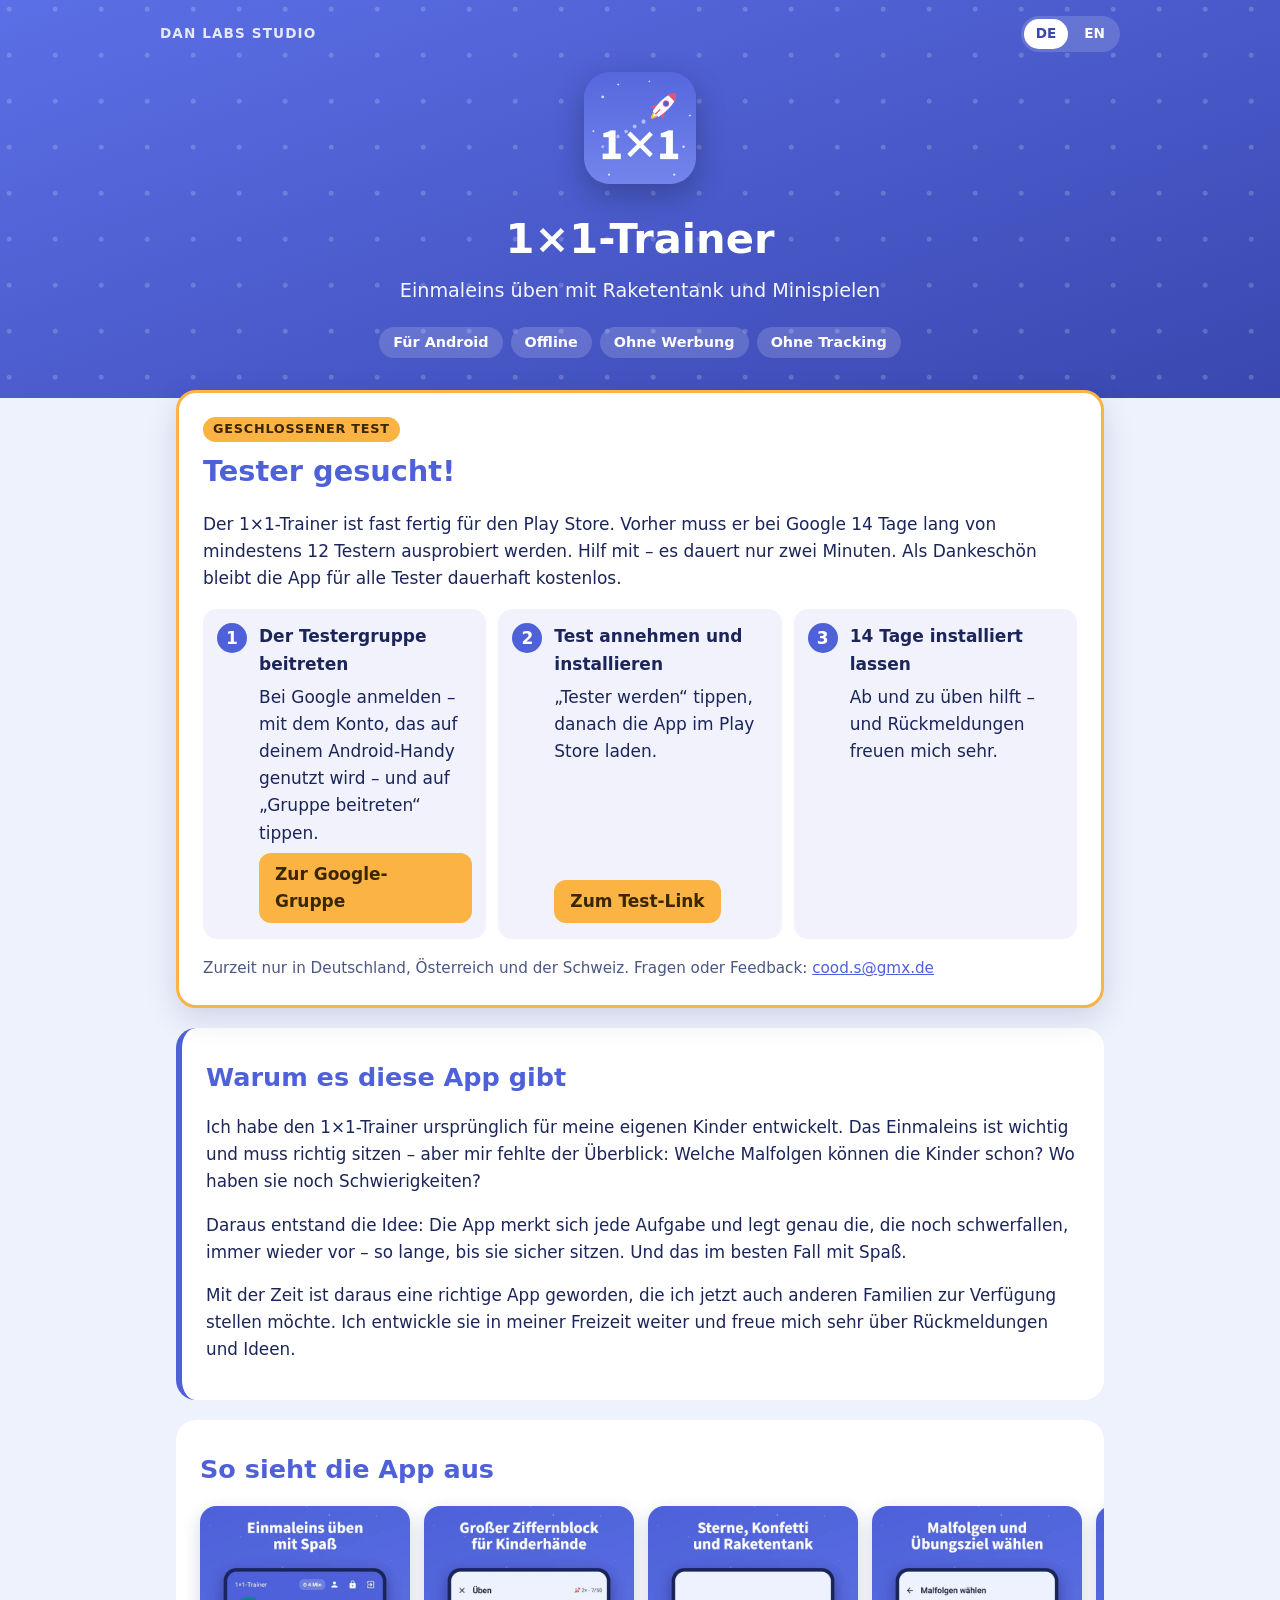
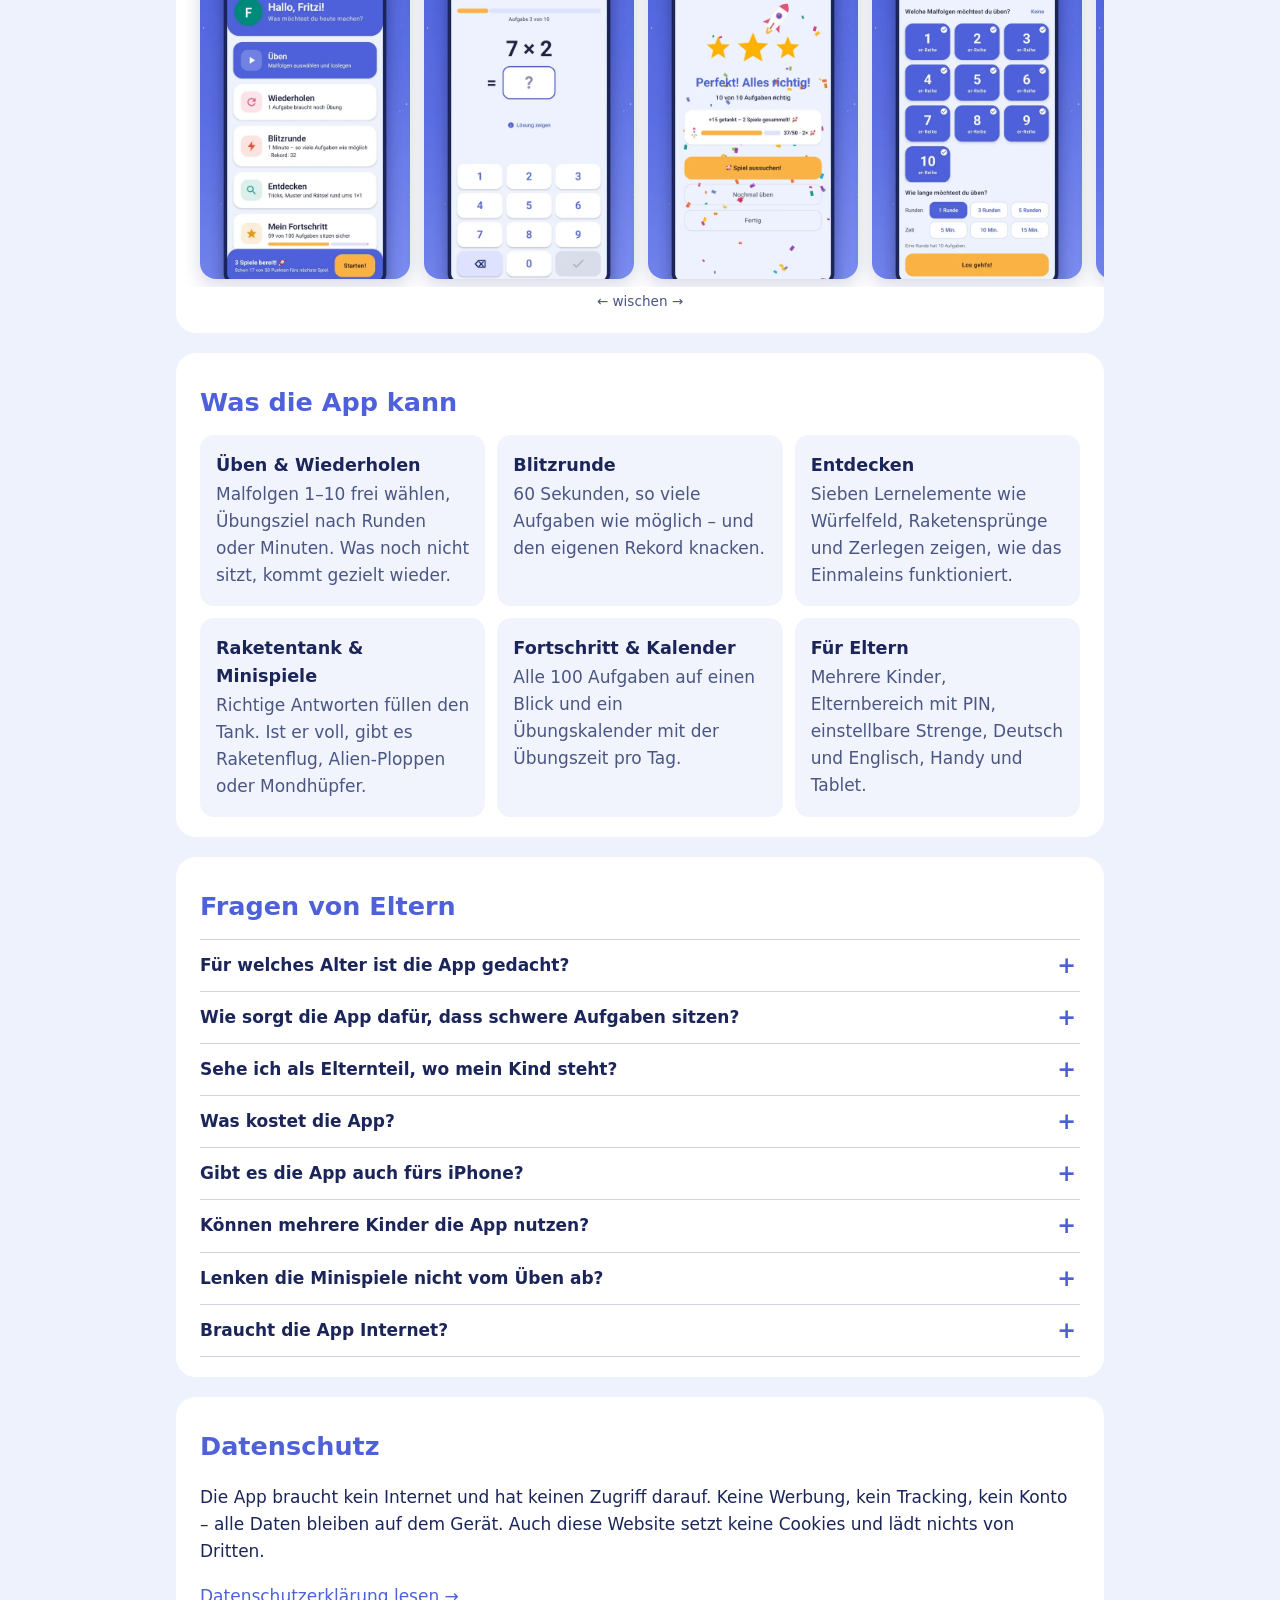
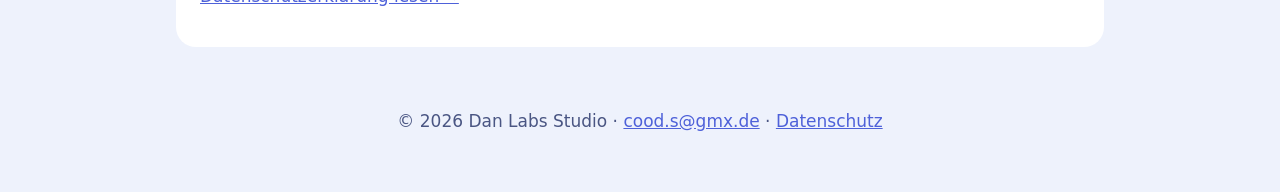
==== commit 6a97a66f: "Startseite: Vollversion nicht ankündigen, Tester bleiben dauerhaft kostenlos Co-Authored-By: Claude " ====
--- a/index.html
+++ b/index.html
@@ -69,7 +69,7 @@
 <section class="tester" id="tester">
 <p class="etikett">Geschlossener Test</p>
 <h2>Tester gesucht!</h2>
-<p>Der 1×1-Trainer ist fast fertig für den Play Store. Vorher muss er bei Google 14 Tage lang von mindestens 12 Testern ausprobiert werden. Hilf mit – es dauert nur zwei Minuten und kostet nichts.</p>
+<p>Der 1×1-Trainer ist fast fertig für den Play Store. Vorher muss er bei Google 14 Tage lang von mindestens 12 Testern ausprobiert werden. Hilf mit – es dauert nur zwei Minuten. Als Dankeschön bleibt die App für alle Tester dauerhaft kostenlos.</p>
 
 <ol class="schritte">
 <li>
@@ -173,7 +173,7 @@
 </details>
 <details>
 <summary>Was kostet die App?</summary>
-<p>Im Test ist die App kostenlos, ohne Werbung und ohne Käufe. Später ist eine kostenlose Grundversion geplant und für den vollen Umfang ein einmaliger Kauf – kein Abo, keine Werbung. Wer die App vorher installiert, behält alles.</p>
+<p>Zurzeit ist die App kostenlos, ohne Werbung und ohne Käufe. Für alle, die jetzt beim Test mitmachen, bleibt sie dauerhaft kostenlos.</p>
 
 </details>
 <details>
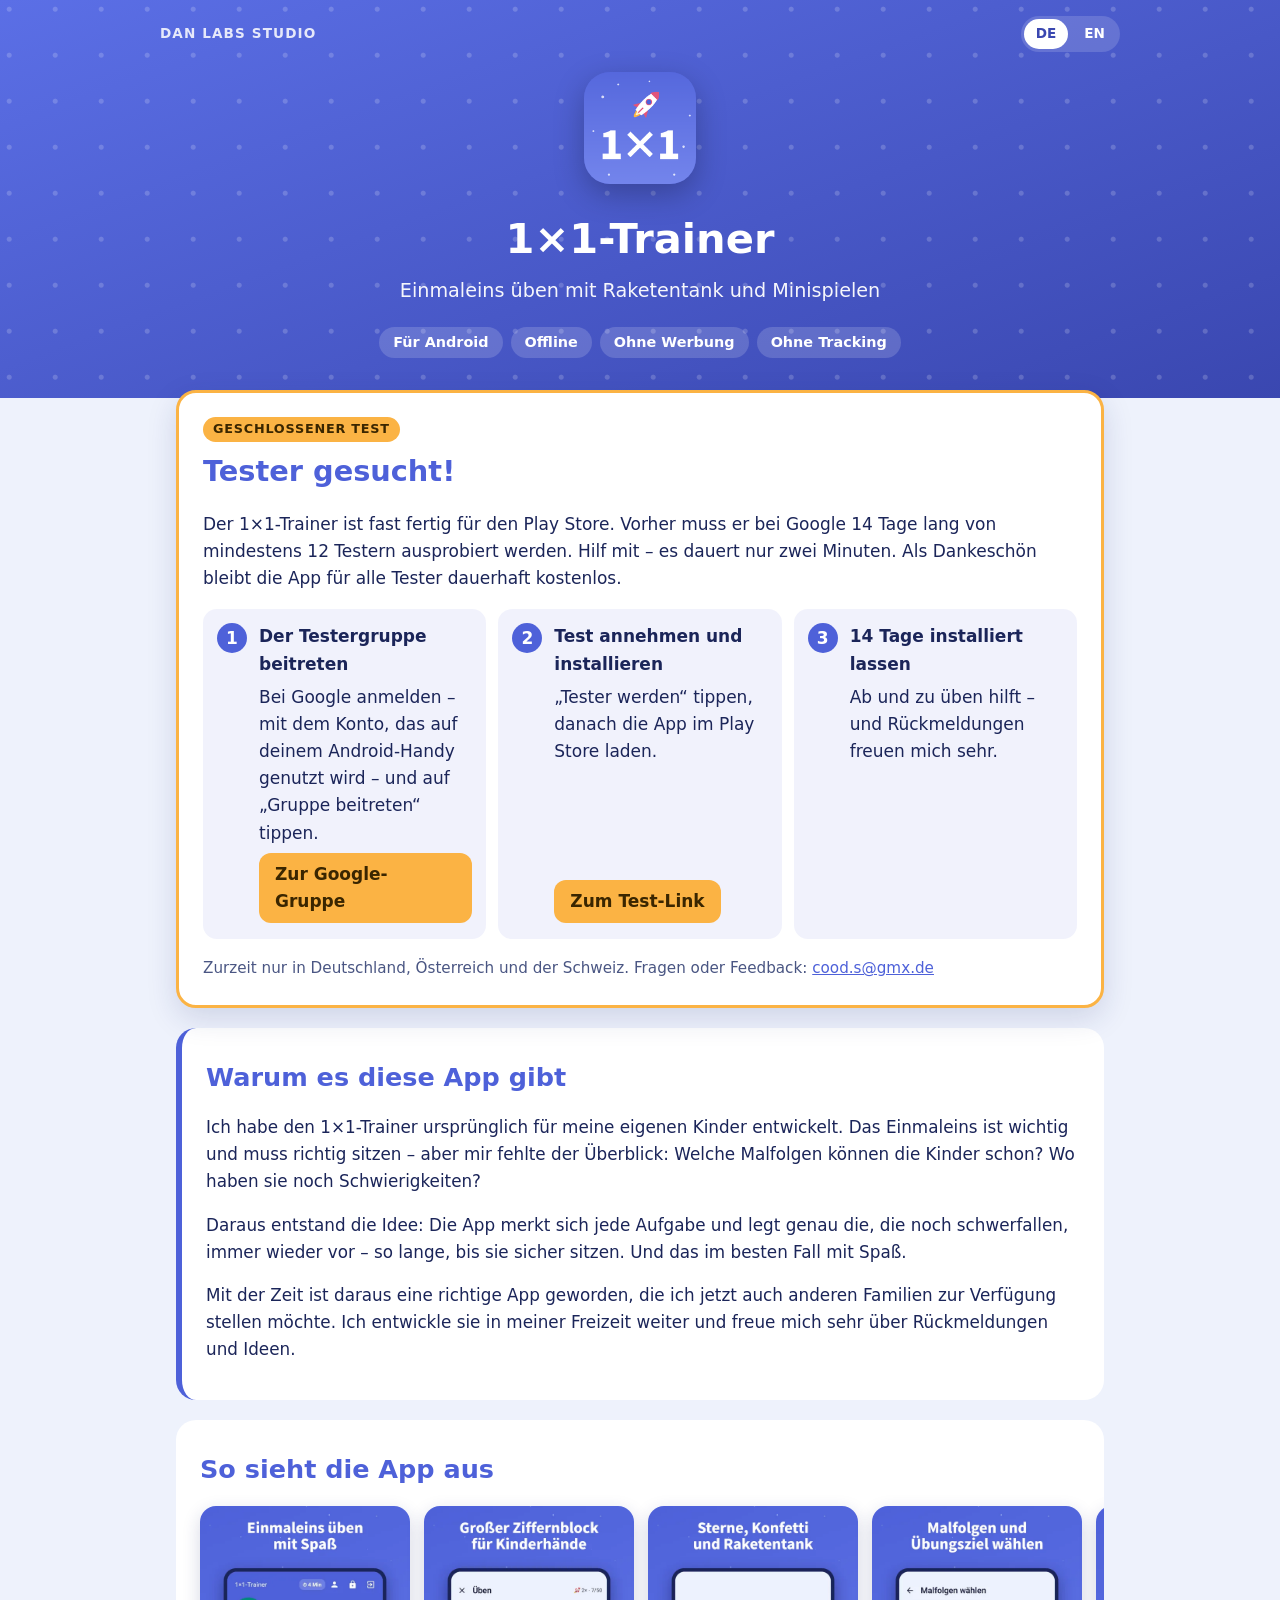
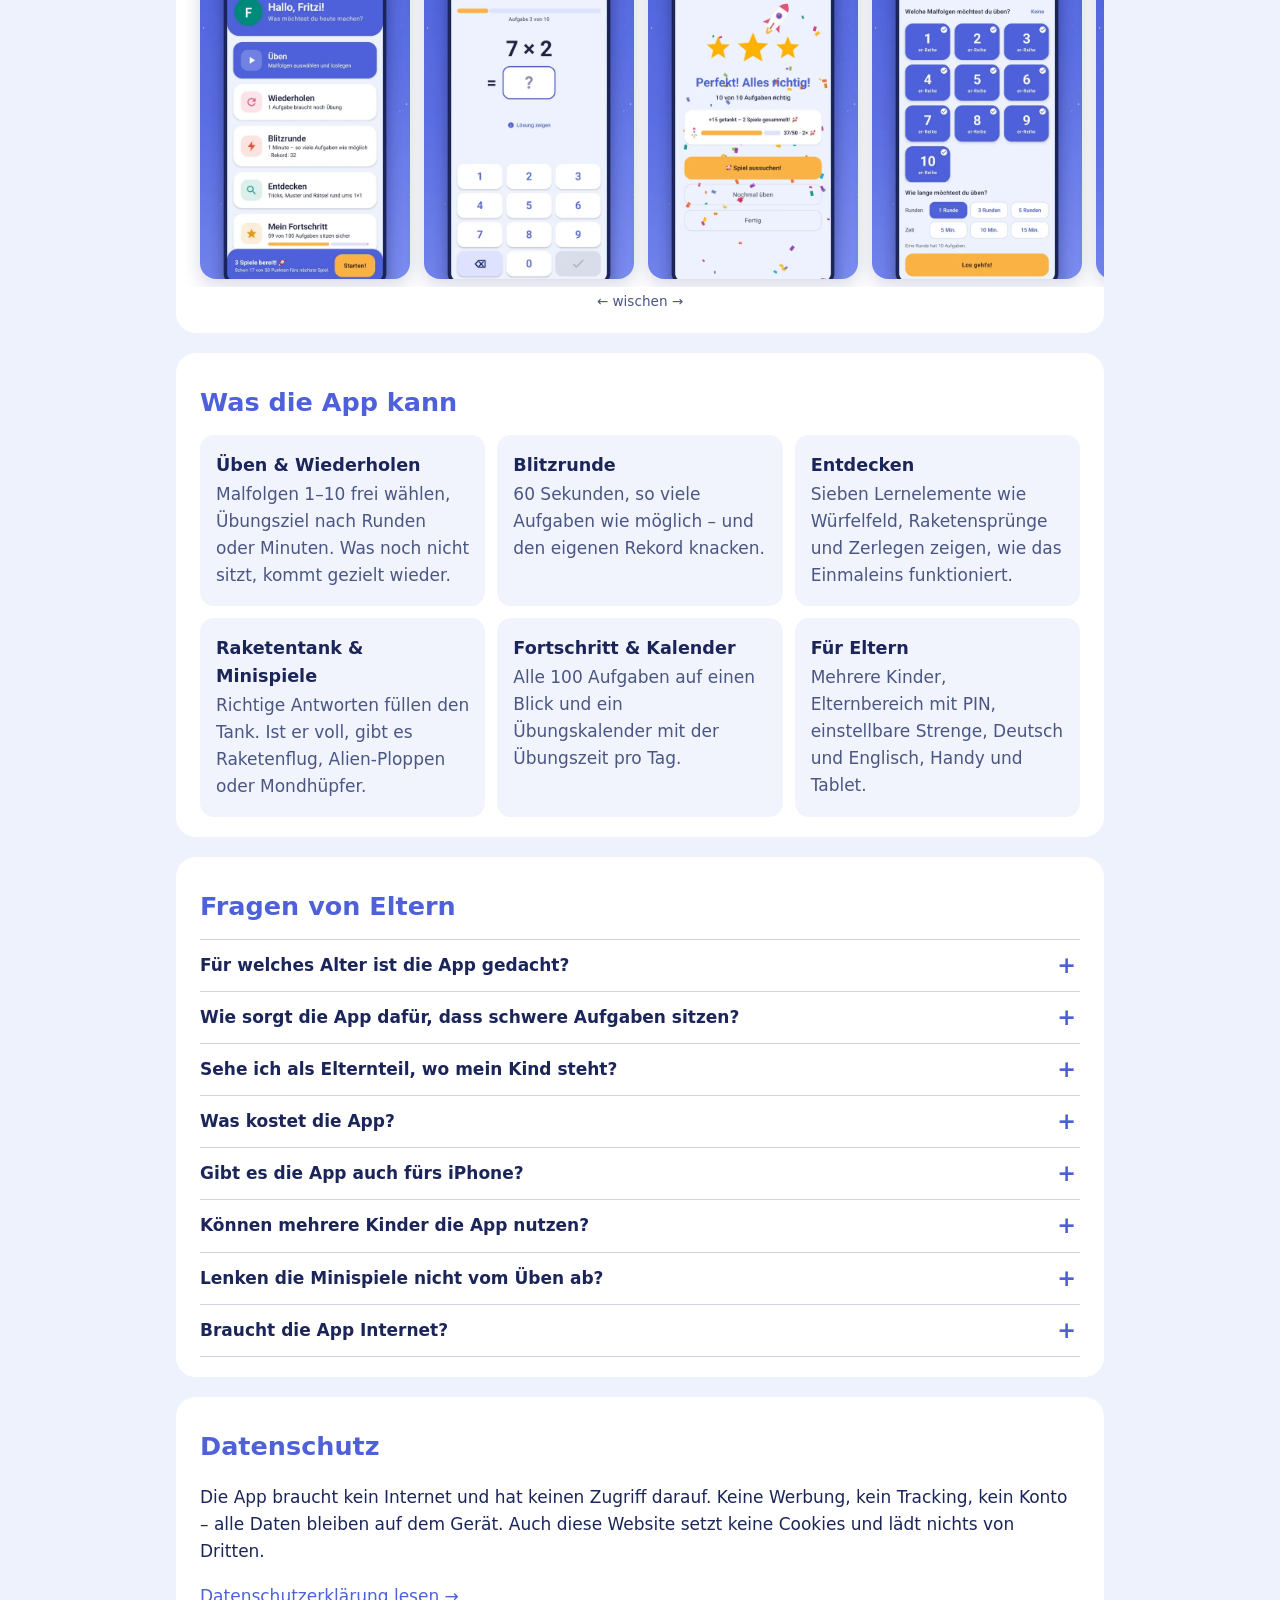
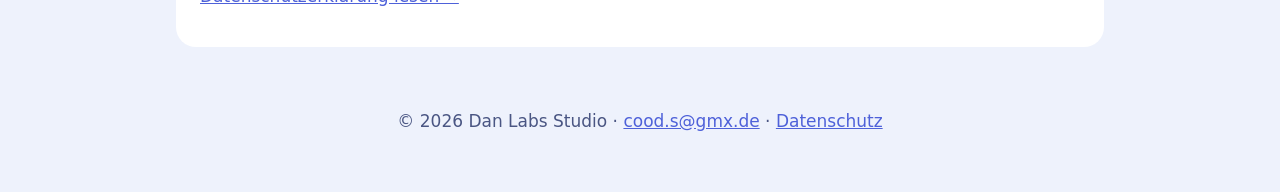
==== commit f1c55e17: "Neues App-Symbol (Variante C2) und Favicon Ohne Kondensstreifen, Rakete näher zur Mitte – wie in der" ====
--- a/index.html
+++ b/index.html
@@ -13,9 +13,9 @@
 <meta property="og:url" content="https://xxx8383.github.io/dan-labs-studio/">
 <meta property="og:title" content="1×1-Trainer – Einmaleins üben mit Spaß">
 <meta property="og:description" content="Einmaleins üben mit Raketentank und Minispielen – schwere Aufgaben kommen wieder, bis sie sitzen. Offline, ohne Werbung. Für Android.">
-<meta property="og:image" content="https://xxx8383.github.io/dan-labs-studio/bilder/app-symbol.png">
+<meta property="og:image" content="https://xxx8383.github.io/dan-labs-studio/bilder/app-symbol.png?v=2">
 <meta property="og:locale" content="de_DE">
-<link rel="icon" href="favicon.png" type="image/png">
+<link rel="icon" href="favicon.png?v=2" type="image/png">
 <link rel="stylesheet" href="stil.css">
 <link rel="stylesheet" href="start.css">
 <script type="application/ld+json">
@@ -31,7 +31,7 @@
     "en"
   ],
   "description": "Lern-App für das kleine Einmaleins: wiederholt schwere Aufgaben, bis sie sitzen, mit Lernelementen, Blitzrunde, Übungskalender und Minispielen. Offline, ohne Werbung, ohne Tracking.",
-  "image": "https://xxx8383.github.io/dan-labs-studio/bilder/app-symbol.png",
+  "image": "https://xxx8383.github.io/dan-labs-studio/bilder/app-symbol.png?v=2",
   "url": "https://xxx8383.github.io/dan-labs-studio/",
   "isAccessibleForFree": true,
   "audience": {
@@ -52,7 +52,7 @@
 <span class="marke">Dan Labs Studio</span>
 <nav aria-label="Sprache" class="umschalter"><a aria-current="page" href="./" hreflang="de" lang="de">DE</a><a href="en/" hreflang="en" lang="en">EN</a></nav>
 </div>
-<img alt="" class="symbol" height="112" src="bilder/app-symbol.png" width="112"/>
+<img alt="" class="symbol" height="112" src="bilder/app-symbol.png?v=2" width="112"/>
 <h1>1×1-Trainer</h1>
 <p class="unterzeile">
 Einmaleins üben mit Raketentank und Minispielen
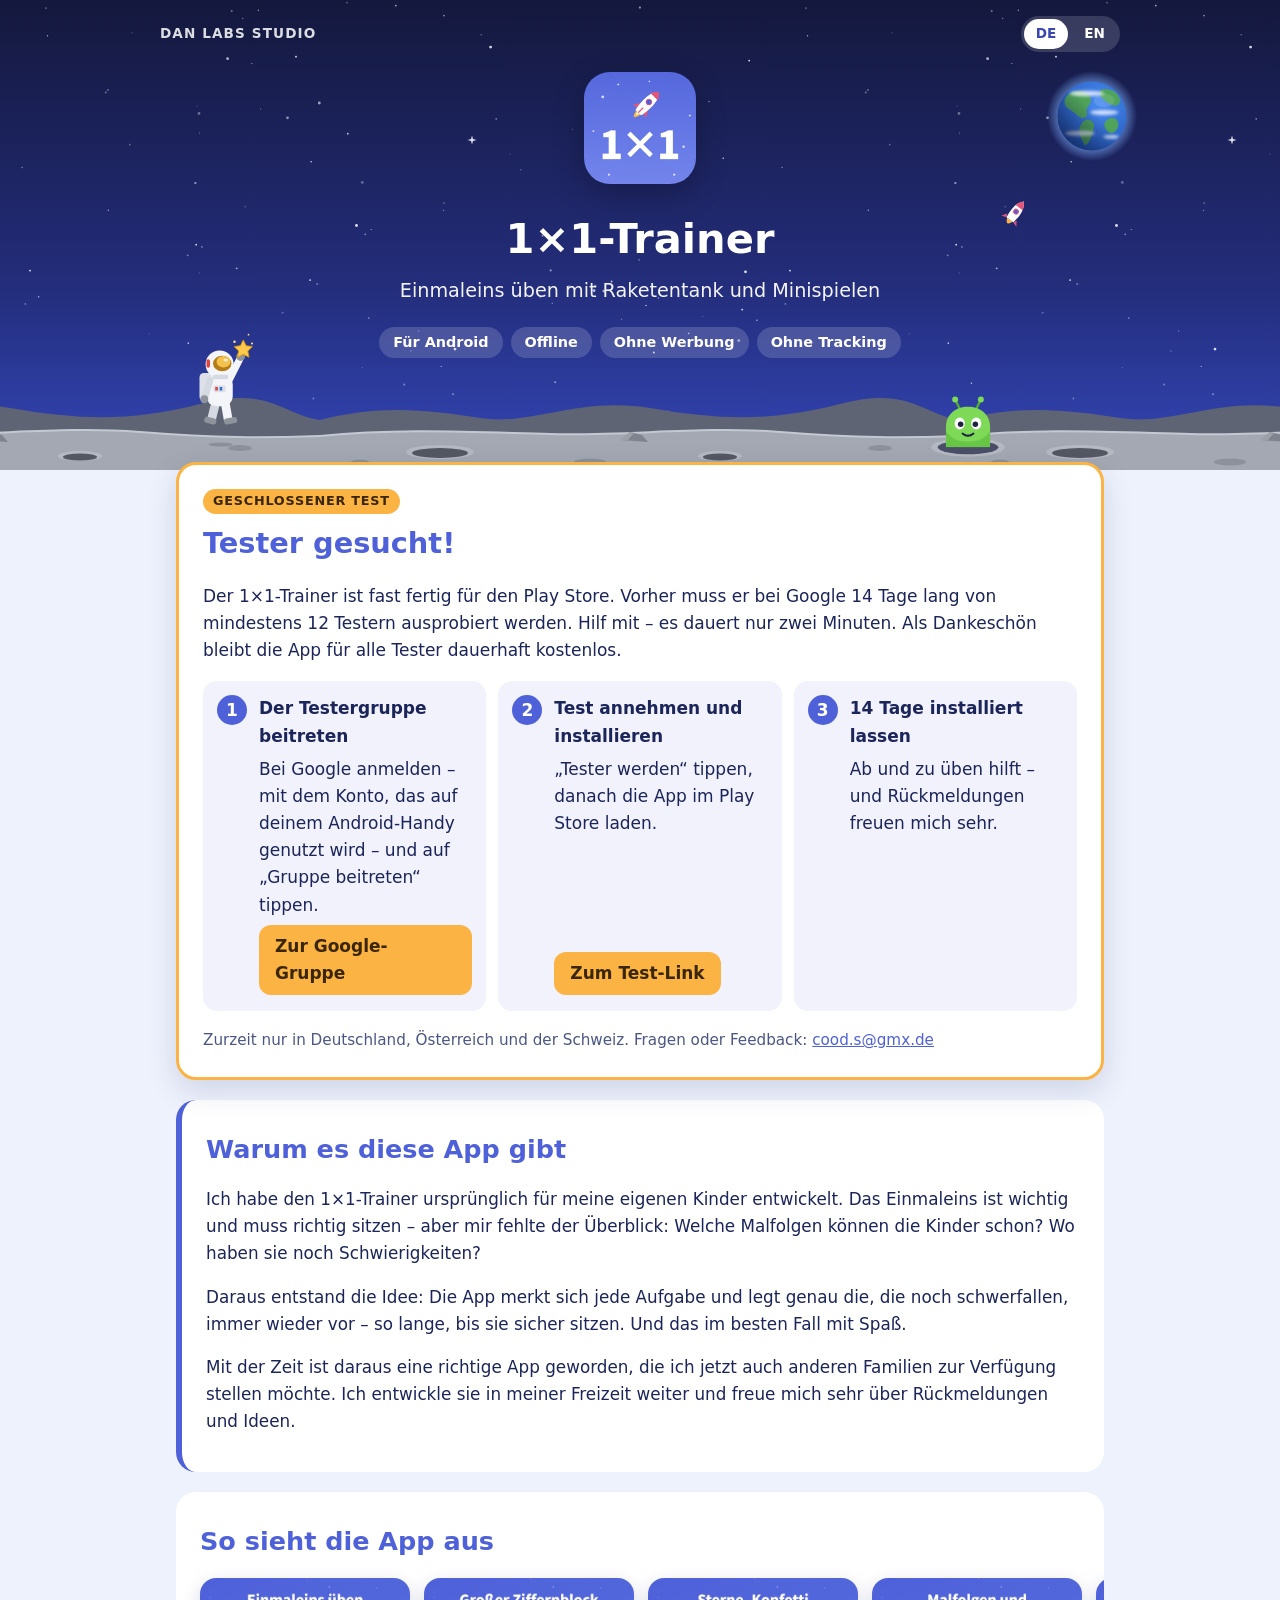
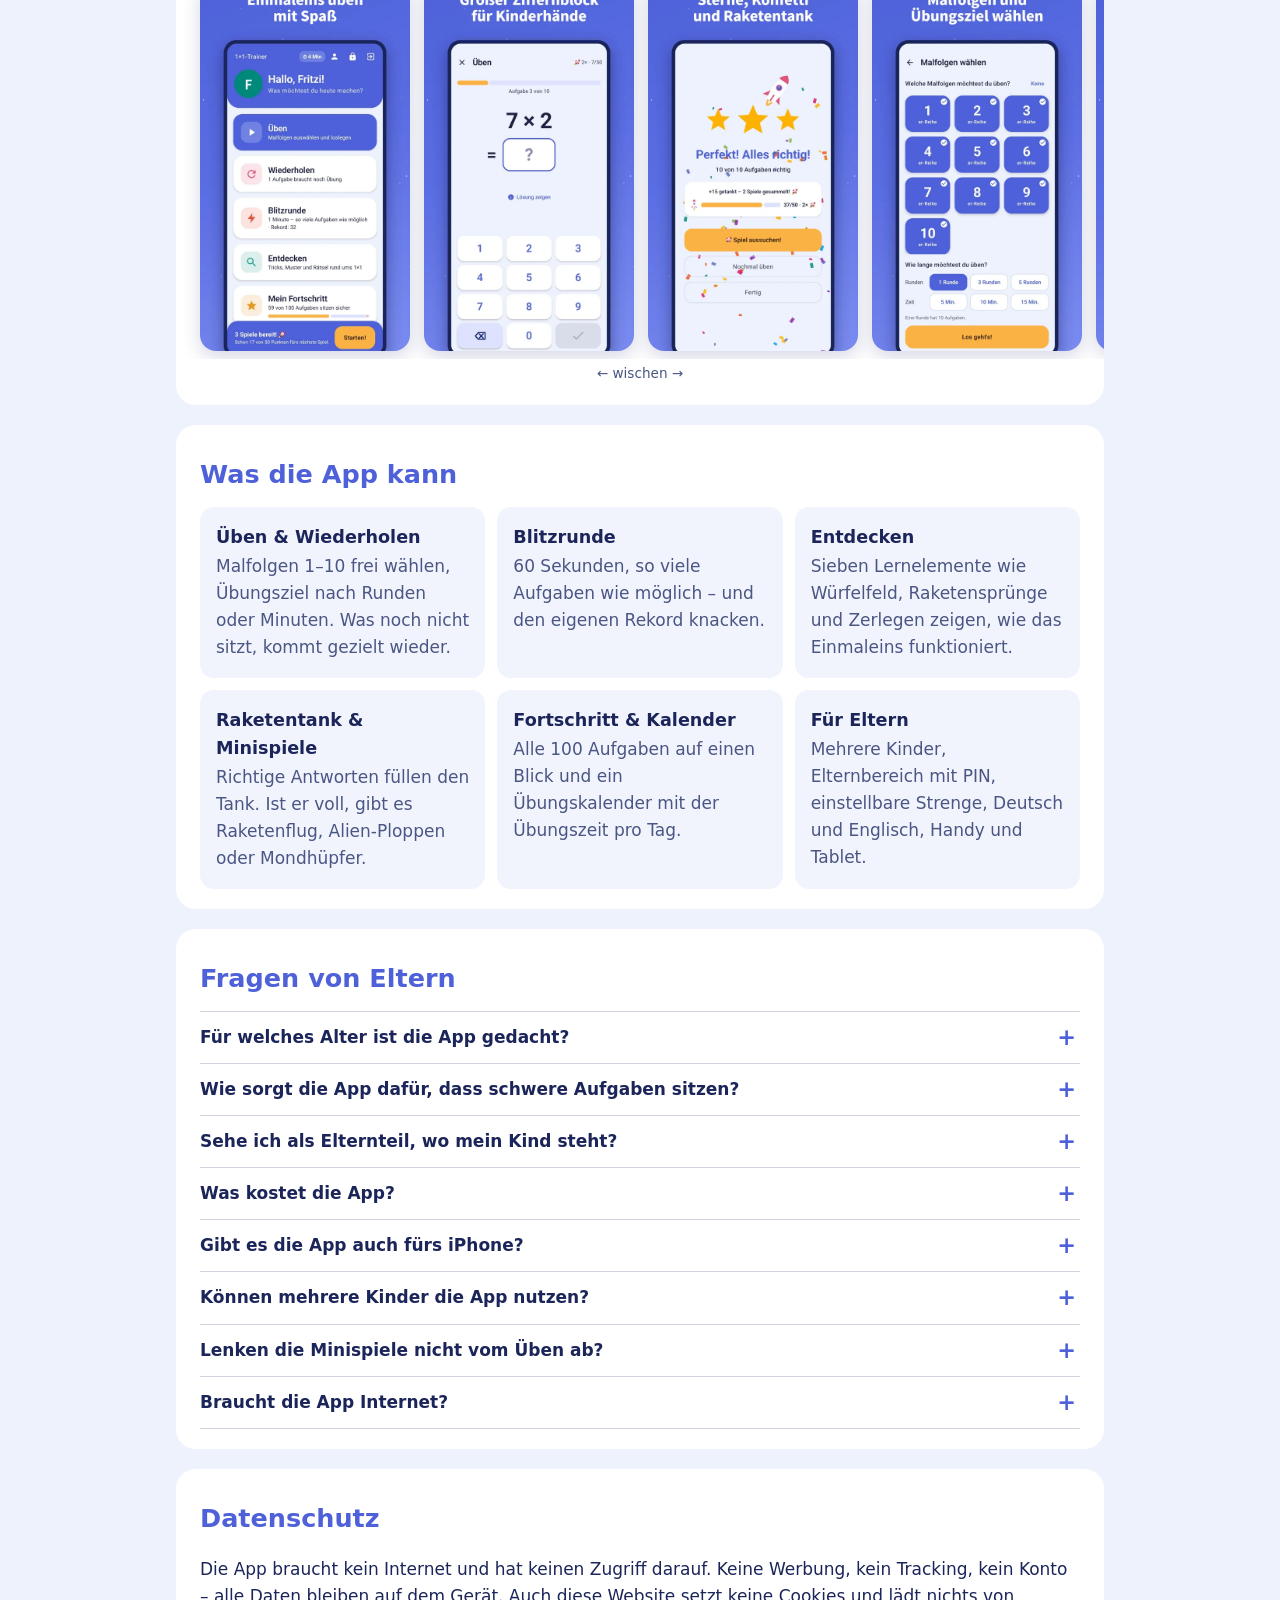
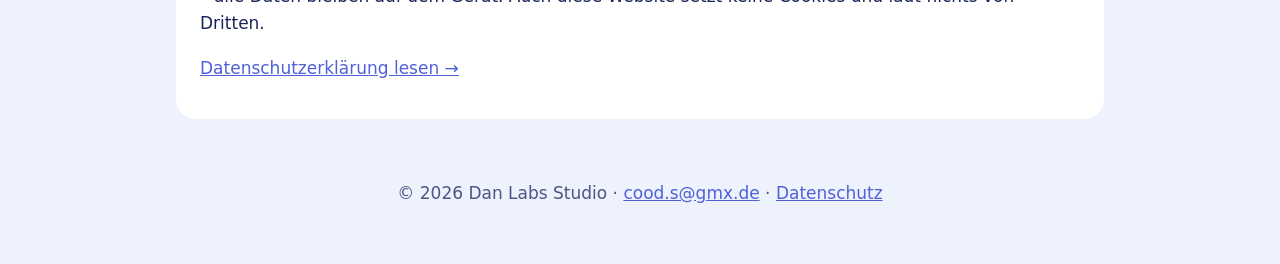
==== commit 15647a0e: "Kopfbereich im Weltraum-Stil wie im Mondhüpfer Sternenhimmel, Erde, Mondboden mit Kratern, ein Astro" ====
--- a/index.html
+++ b/index.html
@@ -48,6 +48,12 @@
 </head>
 <body>
 <header class="held">
+<div aria-hidden="true" class="weltraum">
+<img alt="" class="erde" src="bilder/weltraum/erde.svg"/>
+<img alt="" class="rakete" src="bilder/weltraum/rakete.svg"/>
+<img alt="" class="astronaut" src="bilder/weltraum/astronaut.svg"/>
+<img alt="" class="alien" src="bilder/weltraum/alien.svg"/>
+</div>
 <div class="leiste">
 <span class="marke">Dan Labs Studio</span>
 <nav aria-label="Sprache" class="umschalter"><a aria-current="page" href="./" hreflang="de" lang="de">DE</a><a href="en/" hreflang="en" lang="en">EN</a></nav>
--- a/start.css
+++ b/start.css
@@ -2,10 +2,30 @@
 
 /* Kopfbereich */
 .held {
-  padding: 16px 16px 40px;
+  /* Weltraum wie im Minispiel „Mondhüpfer“: Sternenhimmel und Mondboden als Hintergrund,
+     Erde, Rakete, Astronaut und Alien als Bilder in .weltraum (bilder/weltraum/) */
+  position: relative;
+  overflow: hidden;
+  padding: 16px 16px 112px;
   background:
-    radial-gradient(circle at 20% 20%, rgba(255,255,255,.18) 0 2px, transparent 3px) 0 0 / 46px 46px,
-    linear-gradient(160deg, #5B6FE6, #3A47B0);
+    url(bilder/weltraum/mond.svg) center bottom / auto 96px repeat-x,
+    url(bilder/weltraum/sterne.svg) center top / 760px auto repeat,
+    linear-gradient(180deg, #14183D 0%, #232D7A 60%, #3446B8 100%);
+}
+.held > :not(.weltraum) { position: relative; } /* Inhalt liegt über den Bildern */
+.weltraum { position: absolute; inset: 0; max-width: 1040px; margin: 0 auto; pointer-events: none; }
+.weltraum img { position: absolute; display: block; }
+.erde { right: 16px; top: 64px; width: 104px; }
+/* Rakete auf dem Weg zur Erde, rechts neben dem Text */
+.rakete { right: 128px; top: 196px; width: 34px; transform: rotate(-8deg); }
+.astronaut { left: 6%; bottom: 22px; width: 84px; }
+.alien { right: 14%; bottom: 8px; width: 92px; }
+@media (max-width: 560px) {
+  .held { background-size: auto 80px, 760px auto, auto; padding-bottom: 104px; }
+  .erde { right: 12px; top: 58px; width: 64px; }
+  .rakete { right: 22px; top: 150px; width: 22px; }
+  .astronaut { left: 10px; bottom: 16px; width: 60px; }
+  .alien { right: 12px; bottom: 6px; width: 70px; }
 }
 .leiste {
   max-width: 960px; margin: 0 auto 20px;
